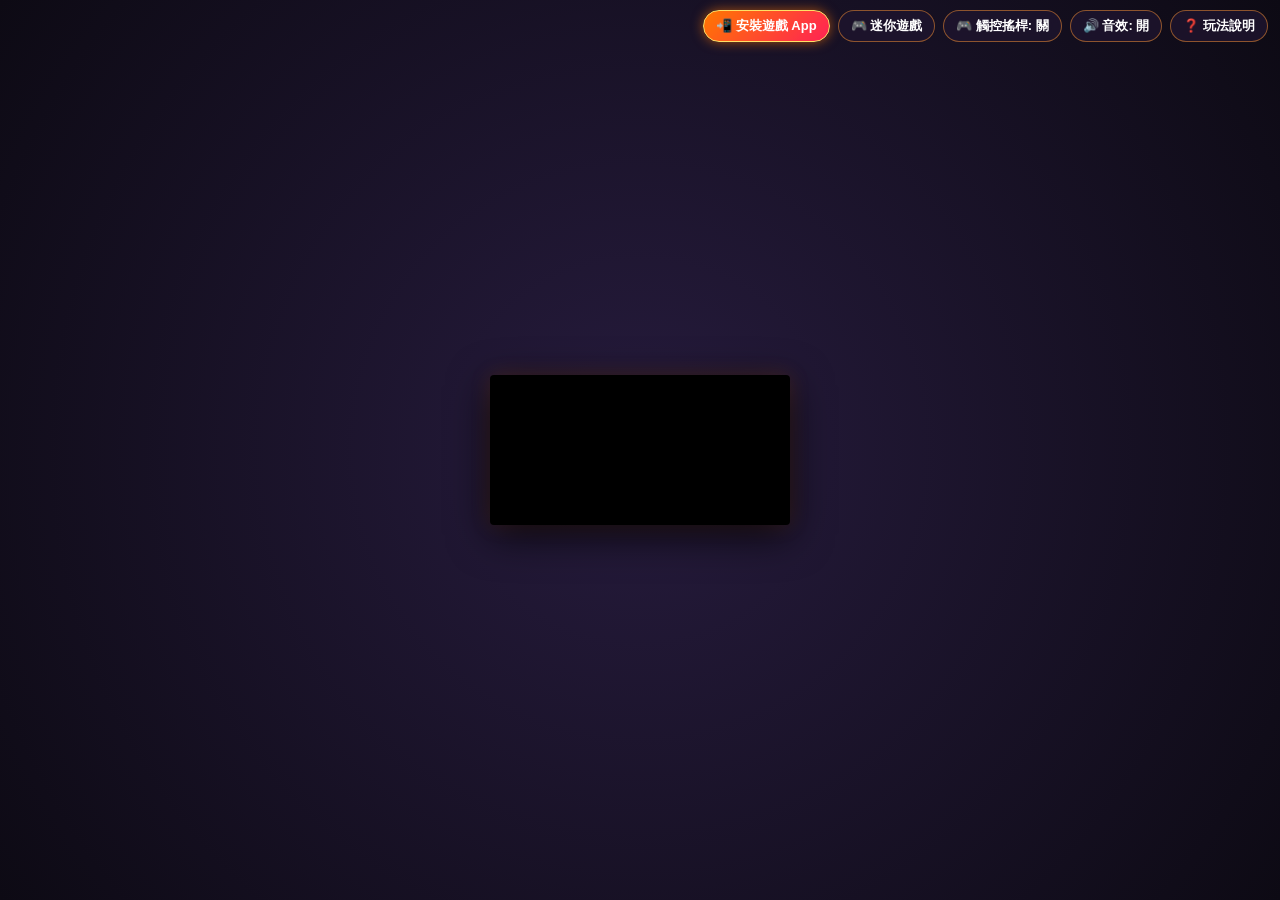
==== index.html @ 6d6121e9 "Add files via upload" ====
﻿<!DOCTYPE html>
<html lang=zh-TW>
<head>
  <meta charset=UTF-8>
  <meta name=viewport content=width=device-width, initial-scale=1.0, maximum-scale=1.0, user-scalable=no, viewport-fit=cover>
  <meta name=apple-mobile-web-app-capable content=yes>
  <meta name=apple-mobile-web-app-status-bar-style content=black-translucent>
  <meta name=apple-mobile-web-app-title content=柿柿順利>
  <meta name=theme-color content=#ff7700>
  <meta name=description content=超萌背柿小勇士的 2D 動作平台跳躍冒險遊戲！收集甜柿、釋放果籽彈、挑戰魔王！>
  <title>柿柿順利大冒險 - 2D 動作平台跳躍遊戲</title>
  
  <!-- PWA Manifest & Icons -->
  <link rel=manifest href=./manifest.json>
  <link rel=icon type=image/png href=./icons/favicon.png>
  <link rel=apple-touch-icon href=./icons/apple-touch-icon.png>
  
  <!-- Stylesheets -->
  <link rel=stylesheet href=./css/style.css?v=4>
</head>
<body>
  <div id=app>
    <!-- Top Utility Toolbar -->
    <div id=top-bar>
      <button id=btn-pwa-install class=tool-btn style=display: none;>📲 安裝遊戲 App</button>
      <button id=btn-open-minigames-top class=tool-btn style=border-color: #ffd700; color: #ffeb3b;>🎮 迷你遊戲</button>
      <button id=btn-toggle-touch class=tool-btn>🎮 觸控搖桿: 關</button>
      <button id=btn-toggle-sound class=tool-btn>🔊 音效: 開</button>
      <button id=btn-how-to-play class=tool-btn>❓ 玩法說明</button>
    </div>

    <!-- Canvas Container -->
    <div id=game-container>
      <canvas id=gameCanvas></canvas>

      <!-- On-Screen Touch Controls (Mobile Friendly) -->
      <div id=touch-controls>
        <!-- D-Pad (Left Side) -->
        <div class=dpad-container>
          <div id=touch-up class=dpad-btn>▲</div>
          <div id=touch-left class=dpad-btn>◀</div>
          <div id=touch-right class=dpad-btn>▶</div>
          <div id=touch-down class=dpad-btn>▼</div>
        </div>

        <!-- Action Cluster (Right Side) -->
        <div class=action-container>
          <div id=touch-switch class=action-btn>🔄<span>換武</span></div>
          <div id=touch-dash class=action-btn>💨<span>衝刺</span></div>
          <div id=touch-shoot class=action-btn>🌰<span>射擊</span></div>
          <div id=touch-jump class=action-btn>⬆️<span>跳躍</span></div>
        </div>
      </div>
    </div>

    <!-- START MENU MODAL (含遊戲說明、接關與迷你遊戲) -->
    <div id=modal-start class=overlay-modal style=display: flex;>
      <div class=modal-content start-modal-content>
        <div class=start-header>
          <img src=./assets/hero_transparent.png alt=背柿小勇士 class=hero-banner>
          <div>
            <h1 class=game-title>柿柿順利大冒險</h1>
            <p class=game-subtitle>元氣背柿小勇士出發！第2關好運踩腳丫、擊敗害蟲魔王保衛果園！</p>
          </div>
        </div>

        <!-- 遊戲說明與玩法卡片 -->
        <div class=guide-box>
          <h3 class=guide-box-title>📖 遊戲玩法與操作指南</h3>
          
          <div class=guide-grid>
            <div class=guide-card>
              <div class=card-header><span class=card-icon>🏃</span> <strong>左右移動</strong></div>
              <p class=card-desc><span class=key-badge>A</span> <span class=key-badge>D</span> 或 <span class=key-badge>←</span> <span class=key-badge>→</span>（手機左側 ◀ / ▶）</p>
            </div>
            <div class=guide-card highlight-card>
              <div class=card-header><span class=card-icon>⬆️</span> <strong>跳躍 / 二段跳</strong></div>
              <p class=card-desc><span class=key-badge>Space</span> 或 <span class=key-badge>W</span>（<b>空中再按一次二段跳</b>）</p>
            </div>
            <div class=guide-card highlight-card>
              <div class=card-header><span class=card-icon>🐾</span> <strong>踩腳丫與踩怪</strong></div>
              <p class=card-desc>第2關踩金腳印/跳躍踩怪可<b>超高彈跳與狂賺好運金幣</b>！</p>
            </div>
            <div class=guide-card highlight-card>
              <div class=card-header><span class=card-icon>🌰</span> <strong>發射果籽彈</strong></div>
              <p class=card-desc><span class=key-badge>J</span> 或 <span class=key-badge>X</span>（<b>開槍可直接擊落敵人紅色子彈</b>）</p>
            </div>
            <div class=guide-card highlight-card>
              <div class=card-header><span class=card-icon>💨</span> <strong>無敵空中衝刺</strong></div>
              <p class=card-desc><span class=key-badge>L</span> 或 <span class=key-badge>Shift</span>（<b>全身無敵，穿越子彈與深坑</b>）</p>
            </div>
            <div class=guide-card>
              <div class=card-header><span class=card-icon>🔄</span> <strong>切換武器型態</strong></div>
              <p class=card-desc><span class=key-badge>Q</span> / <span class=key-badge>E</span>（1:果籽彈 2:三向散射 3:<b>長按蓄力巨砲</b>）</p>
            </div>
          </div>
        </div>

        <div class=btn-group>
          <button id=btn-continue-game class=primary-btn style=display: none; background: linear-gradient(135deg, #43a047, #1b5e20);>▶️ 繼續冒險 (進入第 <span id=continue-lvl-num>1</span> 關)</button>
          <button id=btn-start-game class=primary-btn>🍊 新的冒險 (從第 1 關開始)</button>
          <div style=display: flex; gap: 10px; width: 100%;>
            <button id=btn-open-level-select class=secondary-btn style=flex: 1;>🚩 關卡選擇</button>
            <button id=btn-open-minigames class=secondary-btn style=flex: 1; border-color: #ffd700; color: #ffeb3b;>🎮 迷你遊戲專區</button>
          </div>
        </div>
      </div>
    </div>

    <!-- LEVEL SELECT MODAL -->
    <div id=modal-level-select class=overlay-modal>
      <div class=modal-content style=max-width: 600px;>
        <h1 class=game-title style=font-size: 26px;>🚩 關卡選擇</h1>
        <p class=game-subtitle>點選已解鎖的關卡直接挑戰！</p>
        <div id=level-select-grid class=level-grid>
          <!-- Populated by JavaScript -->
        </div>
        <div class=btn-group style=margin-top: 18px;>
          <button id=btn-close-level-select class=secondary-btn>返回主選單</button>
        </div>
      </div>
    </div>

    <!-- MINI-GAMES MODAL -->
    <div id=modal-minigames class=overlay-modal>
      <div class=modal-content style=max-width: 640px;>
        <h1 class=game-title style=font-size: 26px; color: #ffd700;>🎮 隱藏迷你遊戲專區</h1>
        <p class=game-subtitle>通關冒險解鎖各種不同類型的特色趣味小遊戲！</p>
        
        <div class=minigames-grid>
          <div id=card-minigame-paw class=minigame-card data-game=pawStomp>
            <div class=minigame-icon>🐾</div>
            <div class=minigame-info>
              <h3>神速踩腳丫大對決</h3>
              <p>好運旺旺來！隨機踩踏招財金腳丫與調皮獸足，考驗極速反應力！</p>
              <div class=minigame-meta>最高紀錄: <span id=score-pawStomp>0</span> 分</div>
            </div>
            <button class=primary-btn btn-play-minigame data-game=pawStomp>挑戰 ➔</button>
          </div>

          <div id=card-minigame-coins class=minigame-card data-game=catchCoins>
            <div class=minigame-icon>💰</div>
            <div class=minigame-info>
              <h3>天降財神接金鈔</h3>
              <p>天降硬幣、百元鈔、千元大鈔與萬兩元寶！左右跑動撿錢、閃避炸彈！</p>
              <div class=minigame-meta>最高紀錄: <span id=score-catchCoins>0</span> 分</div>
            </div>
            <button class=primary-btn btn-play-minigame data-game=catchCoins>挑戰 ➔</button>
          </div>
        </div>

        <div class=btn-group style=margin-top: 20px;>
          <button id=btn-close-minigames class=secondary-btn>返回主選單</button>
        </div>
      </div>
    </div>

    <!-- HOW TO PLAY / HELP MODAL -->
    <div id=modal-help class=overlay-modal>
      <div class=modal-content style=max-width: 580px;>
        <h1 class=game-title style=font-size: 26px;>🎮 操作方式與秘訣</h1>
        <table class=guide-table>
          <thead>
            <tr>
              <th>動作</th>
              <th>電腦鍵盤 / 手把</th>
              <th>手機觸控</th>
            </tr>
          </thead>
          <tbody>
            <tr>
              <td>左右移動</td>
              <td><span class=key-badge>A</span> <span class=key-badge>D</span> 或 <span class=key-badge>←</span> <span class=key-badge>→</span></td>
              <td>左側 ◀ / ▶</td>
            </tr>
            <tr>
              <td>跳躍 / 蹬牆跳</td>
              <td><span class=key-badge>W</span> <span class=key-badge>Space</span> <span class=key-badge>K</span></td>
              <td>右側 ⬆️ 跳躍</td>
            </tr>
            <tr>
              <td>踩腳丫踩怪</td>
              <td>空中落下踩踏金腳印或敵人</td>
              <td>跳上金腳印/敵人頭上</td>
            </tr>
            <tr>
              <td>下落穿越跳台</td>
              <td><span class=key-badge>S</span> + <span class=key-badge>跳躍</span></td>
              <td>▼ + ⬆️</td>
            </tr>
            <tr>
              <td>發射甜柿彈</td>
              <td><span class=key-badge>J</span> 或 <span class=key-badge>X</span> (可蓄力)</td>
              <td>右側 🌰 射擊</td>
            </tr>
            <tr>
              <td>無敵空中衝刺</td>
              <td><span class=key-badge>L</span> <span class=key-badge>Shift</span> <span class=key-badge>C</span></td>
              <td>右側 💨 衝刺</td>
            </tr>
            <tr>
              <td>切換武器型態</td>
              <td><span class=key-badge>Q</span> <span class=key-badge>E</span> 或 <span class=key-badge>1</span><span class=key-badge>2</span><span class=key-badge>3</span></td>
              <td>右側 🔄 換武</td>
            </tr>
            <tr>
              <td>暫停遊戲</td>
              <td><span class=key-badge>Esc</span> 或 <span class=key-badge>P</span></td>
              <td>右上選單</td>
            </tr>
          </tbody>
        </table>
        <div class=btn-group>
          <button id=btn-close-help class=secondary-btn>我知道了！關閉</button>
        </div>
      </div>
    </div>

    <!-- PAUSE MODAL -->
    <div id=modal-pause class=overlay-modal>
      <div class=modal-content>
        <h1 class=game-title style=font-size: 28px;>⏸️ 遊戲暫停</h1>
        <div class=btn-group>
          <button id=btn-resume class=primary-btn>繼續遊戲</button>
          <button class=secondary-btn btn-return-menu>返回主選單</button>
        </div>
      </div>
    </div>

    <!-- LEVEL CLEAR MODAL -->
    <div id=modal-level-clear class=overlay-modal>
      <div class=modal-content>
        <h1 class=game-title style=color: #a3ff44;>🎉 恭喜通關！柿柿順利！</h1>
        <p class=game-subtitle>成功抵達豐收傳送門！小勇士柿氣大振！</p>
        <div class=stats-panel>
          <p id=level-clear-score>本關累積得分: 0</p>
          <p id=level-clear-coins>收集甜柿金幣: 0</p>
        </div>
        <div class=btn-group>
          <button id=btn-next-level class=primary-btn>前往下一關 ➔</button>
          <button class=secondary-btn btn-return-menu>返回主選單</button>
        </div>
      </div>
    </div>

    <!-- GAME OVER MODAL -->
    <div id=modal-game-over class=overlay-modal>
      <div class=modal-content>
        <h1 class=game-title style=color: #ff3355;>💥 挑戰失敗！柿氣不減！</h1>
        <p class=game-subtitle>別灰心！整裝待發，再來一次！</p>
        <div class=btn-group>
          <button id=btn-retry-level class=primary-btn>🔄 重試本關</button>
          <button class=secondary-btn btn-return-menu>返回主選單</button>
        </div>
      </div>
    </div>

    <!-- GAME COMPLETE MODAL -->
    <div id=modal-game-complete class=overlay-modal>
      <div class=modal-content>
        <img src=./assets/hero_transparent.png alt=柿柿順利 class=hero-banner>
        <h1 class=game-title style=color: #ffe066;>🏆 大吉大利！柿柿順利！</h1>
        <p class=game-subtitle>你成功擊敗了貪吃蟲魔王與終極魔王！保衛了果園的豐收！</p>
        <div class=stats-panel>
          <p id=final-score-val>最終總分: 0</p>
          <p id=final-coins-val>總收集甜柿: 0</p>
        </div>
        <div class=btn-group>
          <button id=btn-play-again class=primary-btn>🌟 再玩一次 (Play Again)</button>
          <button class=secondary-btn btn-return-menu>返回主選單</button>
        </div>
      </div>
    </div>
  </div>

  <!-- Game Scripts -->
  <script type=module src=./js/main.js?v=4></script>
</body>
</html>
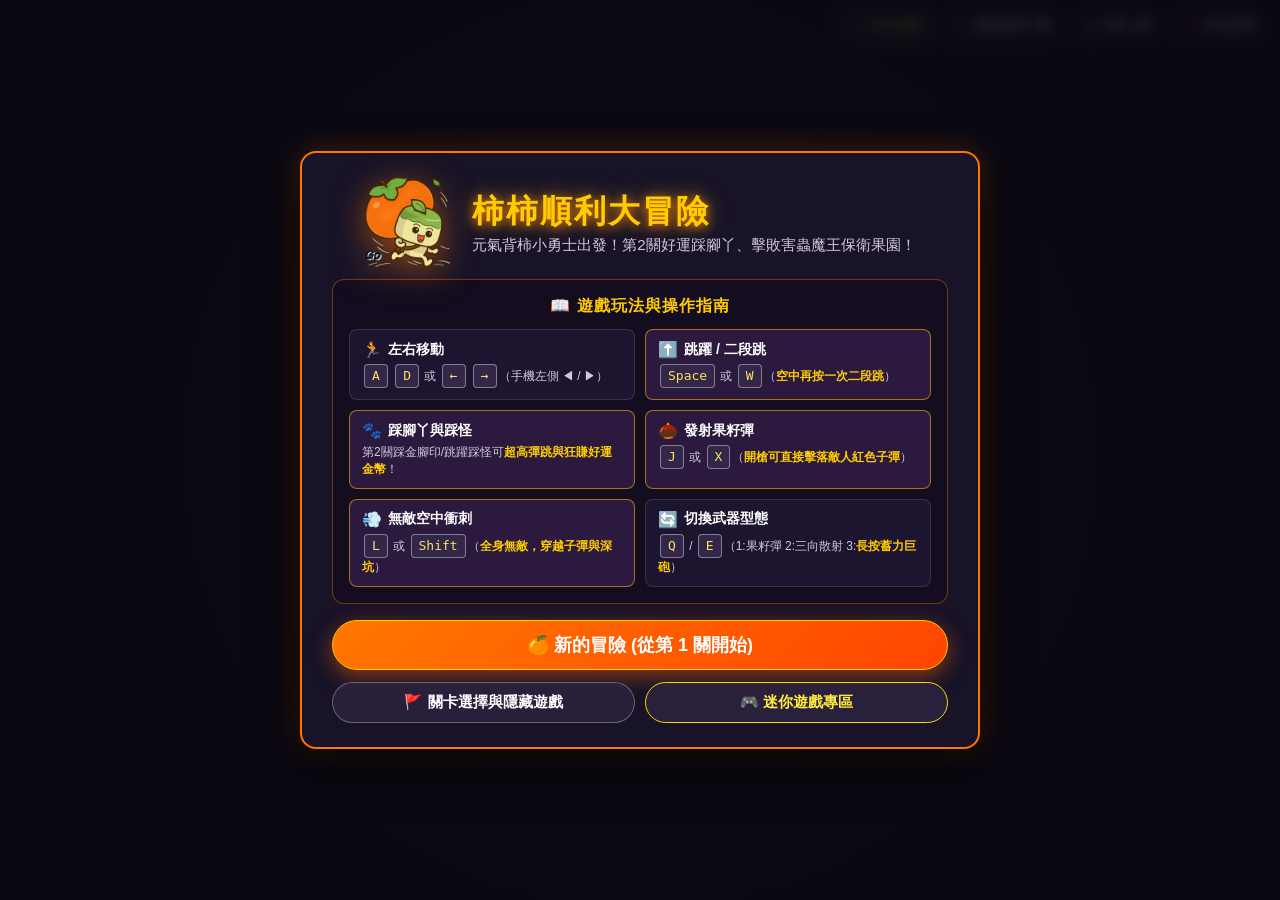
==== commit ed217e49: "Add files via upload" ====
--- a/index.html
+++ b/index.html
@@ -1,165 +1,171 @@
-﻿<!DOCTYPE html>
-<html lang=zh-TW>
+<!DOCTYPE html>
+<html lang="zh-TW">
 <head>
-  <meta charset=UTF-8>
-  <meta name=viewport content=width=device-width, initial-scale=1.0, maximum-scale=1.0, user-scalable=no, viewport-fit=cover>
-  <meta name=apple-mobile-web-app-capable content=yes>
-  <meta name=apple-mobile-web-app-status-bar-style content=black-translucent>
-  <meta name=apple-mobile-web-app-title content=柿柿順利>
-  <meta name=theme-color content=#ff7700>
-  <meta name=description content=超萌背柿小勇士的 2D 動作平台跳躍冒險遊戲！收集甜柿、釋放果籽彈、挑戰魔王！>
+  <meta charset="UTF-8">
+  <meta name="viewport" content="width=device-width, initial-scale=1.0, maximum-scale=1.0, user-scalable=no, viewport-fit=cover">
+  <meta name="apple-mobile-web-app-capable" content="yes">
+  <meta name="apple-mobile-web-app-status-bar-style" content="black-translucent">
+  <meta name="apple-mobile-web-app-title" content="柿柿順利">
+  <meta name="theme-color" content="#ff7700">
+  <meta name="description" content="超萌背柿小勇士的 2D 動作平台跳躍冒險遊戲！收集甜柿、釋放果籽彈、挑戰魔王！">
   <title>柿柿順利大冒險 - 2D 動作平台跳躍遊戲</title>
   
   <!-- PWA Manifest & Icons -->
-  <link rel=manifest href=./manifest.json>
-  <link rel=icon type=image/png href=./icons/favicon.png>
-  <link rel=apple-touch-icon href=./icons/apple-touch-icon.png>
+  <link rel="manifest" href="./manifest.json">
+  <link rel="icon" type="image/png" href="./icons/favicon.png">
+  <link rel="apple-touch-icon" href="./icons/apple-touch-icon.png">
   
   <!-- Stylesheets -->
-  <link rel=stylesheet href=./css/style.css?v=4>
+  <link rel="stylesheet" href="./css/style.css?v=7">
 </head>
 <body>
-  <div id=app>
+  <div id="app">
     <!-- Top Utility Toolbar -->
-    <div id=top-bar>
-      <button id=btn-pwa-install class=tool-btn style=display: none;>📲 安裝遊戲 App</button>
-      <button id=btn-open-minigames-top class=tool-btn style=border-color: #ffd700; color: #ffeb3b;>🎮 迷你遊戲</button>
-      <button id=btn-toggle-touch class=tool-btn>🎮 觸控搖桿: 關</button>
-      <button id=btn-toggle-sound class=tool-btn>🔊 音效: 開</button>
-      <button id=btn-how-to-play class=tool-btn>❓ 玩法說明</button>
+    <div id="top-bar">
+      <button id="btn-pwa-install" class="tool-btn" style="display: none;">📲 安裝遊戲 App</button>
+      <button id="btn-open-minigames-top" class="tool-btn" style="border-color: #ffd700; color: #ffeb3b;">🎮 迷你遊戲</button>
+      <button id="btn-toggle-touch" class="tool-btn">🎮 觸控搖桿: 關</button>
+      <button id="btn-toggle-sound" class="tool-btn">🔊 音效: 開</button>
+      <button id="btn-how-to-play" class="tool-btn">❓ 玩法說明</button>
     </div>
 
     <!-- Canvas Container -->
-    <div id=game-container>
-      <canvas id=gameCanvas></canvas>
+    <div id="game-container">
+      <canvas id="gameCanvas"></canvas>
 
       <!-- On-Screen Touch Controls (Mobile Friendly) -->
-      <div id=touch-controls>
+      <div id="touch-controls" style="display: none;">
         <!-- D-Pad (Left Side) -->
-        <div class=dpad-container>
-          <div id=touch-up class=dpad-btn>▲</div>
-          <div id=touch-left class=dpad-btn>◀</div>
-          <div id=touch-right class=dpad-btn>▶</div>
-          <div id=touch-down class=dpad-btn>▼</div>
+        <div class="dpad-container">
+          <div id="touch-up" class="dpad-btn">▲</div>
+          <div id="touch-left" class="dpad-btn">◀</div>
+          <div id="touch-right" class="dpad-btn">▶</div>
+          <div id="touch-down" class="dpad-btn">▼</div>
         </div>
 
         <!-- Action Cluster (Right Side) -->
-        <div class=action-container>
-          <div id=touch-switch class=action-btn>🔄<span>換武</span></div>
-          <div id=touch-dash class=action-btn>💨<span>衝刺</span></div>
-          <div id=touch-shoot class=action-btn>🌰<span>射擊</span></div>
-          <div id=touch-jump class=action-btn>⬆️<span>跳躍</span></div>
+        <div class="action-container">
+          <div id="touch-switch" class="action-btn">🔄<span>換武</span></div>
+          <div id="touch-dash" class="action-btn">💨<span>衝刺</span></div>
+          <div id="touch-shoot" class="action-btn">🌰<span>射擊</span></div>
+          <div id="touch-jump" class="action-btn">⬆️<span>跳躍</span></div>
         </div>
       </div>
     </div>
 
     <!-- START MENU MODAL (含遊戲說明、接關與迷你遊戲) -->
-    <div id=modal-start class=overlay-modal style=display: flex;>
-      <div class=modal-content start-modal-content>
-        <div class=start-header>
-          <img src=./assets/hero_transparent.png alt=背柿小勇士 class=hero-banner>
+    <div id="modal-start" class="overlay-modal" style="display: flex;">
+      <div class="modal-content start-modal-content">
+        <div class="start-header">
+          <img src="./assets/hero_transparent.png" alt="背柿小勇士" class="hero-banner">
           <div>
-            <h1 class=game-title>柿柿順利大冒險</h1>
-            <p class=game-subtitle>元氣背柿小勇士出發！第2關好運踩腳丫、擊敗害蟲魔王保衛果園！</p>
+            <h1 class="game-title">柿柿順利大冒險</h1>
+            <p class="game-subtitle">元氣背柿小勇士出發！第2關好運踩腳丫、擊敗害蟲魔王保衛果園！</p>
           </div>
         </div>
 
         <!-- 遊戲說明與玩法卡片 -->
-        <div class=guide-box>
-          <h3 class=guide-box-title>📖 遊戲玩法與操作指南</h3>
+        <div class="guide-box">
+          <h3 class="guide-box-title">📖 遊戲玩法與操作指南</h3>
           
-          <div class=guide-grid>
-            <div class=guide-card>
-              <div class=card-header><span class=card-icon>🏃</span> <strong>左右移動</strong></div>
-              <p class=card-desc><span class=key-badge>A</span> <span class=key-badge>D</span> 或 <span class=key-badge>←</span> <span class=key-badge>→</span>（手機左側 ◀ / ▶）</p>
-            </div>
-            <div class=guide-card highlight-card>
-              <div class=card-header><span class=card-icon>⬆️</span> <strong>跳躍 / 二段跳</strong></div>
-              <p class=card-desc><span class=key-badge>Space</span> 或 <span class=key-badge>W</span>（<b>空中再按一次二段跳</b>）</p>
-            </div>
-            <div class=guide-card highlight-card>
-              <div class=card-header><span class=card-icon>🐾</span> <strong>踩腳丫與踩怪</strong></div>
-              <p class=card-desc>第2關踩金腳印/跳躍踩怪可<b>超高彈跳與狂賺好運金幣</b>！</p>
-            </div>
-            <div class=guide-card highlight-card>
-              <div class=card-header><span class=card-icon>🌰</span> <strong>發射果籽彈</strong></div>
-              <p class=card-desc><span class=key-badge>J</span> 或 <span class=key-badge>X</span>（<b>開槍可直接擊落敵人紅色子彈</b>）</p>
-            </div>
-            <div class=guide-card highlight-card>
-              <div class=card-header><span class=card-icon>💨</span> <strong>無敵空中衝刺</strong></div>
-              <p class=card-desc><span class=key-badge>L</span> 或 <span class=key-badge>Shift</span>（<b>全身無敵，穿越子彈與深坑</b>）</p>
-            </div>
-            <div class=guide-card>
-              <div class=card-header><span class=card-icon>🔄</span> <strong>切換武器型態</strong></div>
-              <p class=card-desc><span class=key-badge>Q</span> / <span class=key-badge>E</span>（1:果籽彈 2:三向散射 3:<b>長按蓄力巨砲</b>）</p>
-            </div>
-          </div>
-        </div>
-
-        <div class=btn-group>
-          <button id=btn-continue-game class=primary-btn style=display: none; background: linear-gradient(135deg, #43a047, #1b5e20);>▶️ 繼續冒險 (進入第 <span id=continue-lvl-num>1</span> 關)</button>
-          <button id=btn-start-game class=primary-btn>🍊 新的冒險 (從第 1 關開始)</button>
-          <div style=display: flex; gap: 10px; width: 100%;>
-            <button id=btn-open-level-select class=secondary-btn style=flex: 1;>🚩 關卡選擇</button>
-            <button id=btn-open-minigames class=secondary-btn style=flex: 1; border-color: #ffd700; color: #ffeb3b;>🎮 迷你遊戲專區</button>
-          </div>
-        </div>
-      </div>
-    </div>
-
-    <!-- LEVEL SELECT MODAL -->
-    <div id=modal-level-select class=overlay-modal>
-      <div class=modal-content style=max-width: 600px;>
-        <h1 class=game-title style=font-size: 26px;>🚩 關卡選擇</h1>
-        <p class=game-subtitle>點選已解鎖的關卡直接挑戰！</p>
-        <div id=level-select-grid class=level-grid>
-          <!-- Populated by JavaScript -->
-        </div>
-        <div class=btn-group style=margin-top: 18px;>
-          <button id=btn-close-level-select class=secondary-btn>返回主選單</button>
+          <div class="guide-grid">
+            <div class="guide-card">
+              <div class="card-header"><span class="card-icon">🏃</span> <strong>左右移動</strong></div>
+              <p class="card-desc"><span class="key-badge">A</span> <span class="key-badge">D</span> 或 <span class="key-badge">←</span> <span class="key-badge">→</span>（手機左側 ◀ / ▶）</p>
+            </div>
+            <div class="guide-card highlight-card">
+              <div class="card-header"><span class="card-icon">⬆️</span> <strong>跳躍 / 二段跳</strong></div>
+              <p class="card-desc"><span class="key-badge">Space</span> 或 <span class="key-badge">W</span>（<b>空中再按一次二段跳</b>）</p>
+            </div>
+            <div class="guide-card highlight-card">
+              <div class="card-header"><span class="card-icon">🐾</span> <strong>踩腳丫與踩怪</strong></div>
+              <p class="card-desc">第2關踩金腳印/跳躍踩怪可<b>超高彈跳與狂賺好運金幣</b>！</p>
+            </div>
+            <div class="guide-card highlight-card">
+              <div class="card-header"><span class="card-icon">🌰</span> <strong>發射果籽彈</strong></div>
+              <p class="card-desc"><span class="key-badge">J</span> 或 <span class="key-badge">X</span>（<b>開槍可直接擊落敵人紅色子彈</b>）</p>
+            </div>
+            <div class="guide-card highlight-card">
+              <div class="card-header"><span class="card-icon">💨</span> <strong>無敵空中衝刺</strong></div>
+              <p class="card-desc"><span class="key-badge">L</span> 或 <span class="key-badge">Shift</span>（<b>全身無敵，穿越子彈與深坑</b>）</p>
+            </div>
+            <div class="guide-card">
+              <div class="card-header"><span class="card-icon">🔄</span> <strong>切換武器型態</strong></div>
+              <p class="card-desc"><span class="key-badge">Q</span> / <span class="key-badge">E</span>（1:果籽彈 2:三向散射 3:<b>長按蓄力巨砲</b>）</p>
+            </div>
+          </div>
+        </div>
+
+        <div class="btn-group">
+          <button id="btn-continue-game" class="primary-btn" style="display: none; background: linear-gradient(135deg, #43a047, #1b5e20);">▶️ 繼續冒險 (進入第 <span id="continue-lvl-num">1</span> 關)</button>
+          <button id="btn-start-game" class="primary-btn">🍊 新的冒險 (從第 1 關開始)</button>
+          <div style="display: flex; gap: 10px; width: 100%;">
+            <button id="btn-open-level-select" class="secondary-btn" style="flex: 1;">🚩 關卡選擇與隱藏遊戲</button>
+            <button id="btn-open-minigames" class="secondary-btn" style="flex: 1; border-color: #ffd700; color: #ffeb3b;">🎮 迷你遊戲專區</button>
+          </div>
+        </div>
+      </div>
+    </div>
+
+    <!-- LEVEL SELECT MODAL (含主線關卡與過關解鎖隱藏迷你遊戲) -->
+    <div id="modal-level-select" class="overlay-modal" style="display: none;">
+      <div class="modal-content" style="max-width: 660px; max-height: 90vh; overflow-y: auto;">
+        <h1 class="game-title" style="font-size: 26px;">🚩 關卡選擇與過關解鎖</h1>
+        <p class="game-subtitle">選擇冒險關卡挑戰，通關後可解鎖隱藏特色 Mini-Games！</p>
+        
+        <!-- 主線 1~6 關 -->
+        <h3 style="color: #ffaa00; font-size: 15px; margin: 12px 0 8px; text-align: left;">🗺️ 主線冒險關卡</h3>
+        <div id="level-select-grid" class="level-grid"></div>
+
+        <!-- 過關解鎖的隱藏迷你遊戲 -->
+        <h3 style="color: #ffd700; font-size: 15px; margin: 18px 0 8px; text-align: left;">🏆 過關解鎖・隱藏特色迷你遊戲 (Mini-Games)</h3>
+        <div id="level-select-minigames" class="minigames-grid"></div>
+
+        <div class="btn-group" style="margin-top: 18px;">
+          <button id="btn-close-level-select" class="secondary-btn">返回主選單</button>
         </div>
       </div>
     </div>
 
     <!-- MINI-GAMES MODAL -->
-    <div id=modal-minigames class=overlay-modal>
-      <div class=modal-content style=max-width: 640px;>
-        <h1 class=game-title style=font-size: 26px; color: #ffd700;>🎮 隱藏迷你遊戲專區</h1>
-        <p class=game-subtitle>通關冒險解鎖各種不同類型的特色趣味小遊戲！</p>
+    <div id="modal-minigames" class="overlay-modal" style="display: none;">
+      <div class="modal-content" style="max-width: 640px;">
+        <h1 class="game-title" style="font-size: 26px; color: #ffd700;">🎮 隱藏迷你遊戲專區</h1>
+        <p class="game-subtitle">通關冒險解鎖各種不同類型的特色趣味小遊戲！</p>
         
-        <div class=minigames-grid>
-          <div id=card-minigame-paw class=minigame-card data-game=pawStomp>
-            <div class=minigame-icon>🐾</div>
-            <div class=minigame-info>
+        <div class="minigames-grid">
+          <div id="card-minigame-paw" class="minigame-card">
+            <div class="minigame-icon">🐾</div>
+            <div class="minigame-info">
               <h3>神速踩腳丫大對決</h3>
               <p>好運旺旺來！隨機踩踏招財金腳丫與調皮獸足，考驗極速反應力！</p>
-              <div class=minigame-meta>最高紀錄: <span id=score-pawStomp>0</span> 分</div>
-            </div>
-            <button class=primary-btn btn-play-minigame data-game=pawStomp>挑戰 ➔</button>
-          </div>
-
-          <div id=card-minigame-coins class=minigame-card data-game=catchCoins>
-            <div class=minigame-icon>💰</div>
-            <div class=minigame-info>
+              <div class="minigame-meta">最高紀錄: <span id="score-pawStomp">0</span> 分</div>
+            </div>
+            <button class="primary-btn btn-play-minigame" data-game="pawStomp" style="padding: 10px 18px; font-size: 14px; flex-shrink: 0;">挑戰 ➔</button>
+          </div>
+
+          <div id="card-minigame-coins" class="minigame-card">
+            <div class="minigame-icon">💰</div>
+            <div class="minigame-info">
               <h3>天降財神接金鈔</h3>
               <p>天降硬幣、百元鈔、千元大鈔與萬兩元寶！左右跑動撿錢、閃避炸彈！</p>
-              <div class=minigame-meta>最高紀錄: <span id=score-catchCoins>0</span> 分</div>
-            </div>
-            <button class=primary-btn btn-play-minigame data-game=catchCoins>挑戰 ➔</button>
-          </div>
-        </div>
-
-        <div class=btn-group style=margin-top: 20px;>
-          <button id=btn-close-minigames class=secondary-btn>返回主選單</button>
+              <div class="minigame-meta">最高紀錄: <span id="score-catchCoins">0</span> 分</div>
+            </div>
+            <button class="primary-btn btn-play-minigame" data-game="catchCoins" style="padding: 10px 18px; font-size: 14px; flex-shrink: 0;">挑戰 ➔</button>
+          </div>
+        </div>
+
+        <div class="btn-group" style="margin-top: 20px;">
+          <button id="btn-close-minigames" class="secondary-btn">返回主選單</button>
         </div>
       </div>
     </div>
 
     <!-- HOW TO PLAY / HELP MODAL -->
-    <div id=modal-help class=overlay-modal>
-      <div class=modal-content style=max-width: 580px;>
-        <h1 class=game-title style=font-size: 26px;>🎮 操作方式與秘訣</h1>
-        <table class=guide-table>
+    <div id="modal-help" class="overlay-modal" style="display: none;">
+      <div class="modal-content" style="max-width: 580px;">
+        <h1 class="game-title" style="font-size: 26px;">🎮 操作方式與秘訣</h1>
+        <table class="guide-table">
           <thead>
             <tr>
               <th>動作</th>
@@ -170,12 +176,12 @@
           <tbody>
             <tr>
               <td>左右移動</td>
-              <td><span class=key-badge>A</span> <span class=key-badge>D</span> 或 <span class=key-badge>←</span> <span class=key-badge>→</span></td>
+              <td><span class="key-badge">A</span> <span class="key-badge">D</span> 或 <span class="key-badge">←</span> <span class="key-badge">→</span></td>
               <td>左側 ◀ / ▶</td>
             </tr>
             <tr>
               <td>跳躍 / 蹬牆跳</td>
-              <td><span class=key-badge>W</span> <span class=key-badge>Space</span> <span class=key-badge>K</span></td>
+              <td><span class="key-badge">W</span> <span class="key-badge">Space</span> <span class="key-badge">K</span></td>
               <td>右側 ⬆️ 跳躍</td>
             </tr>
             <tr>
@@ -185,95 +191,95 @@
             </tr>
             <tr>
               <td>下落穿越跳台</td>
-              <td><span class=key-badge>S</span> + <span class=key-badge>跳躍</span></td>
+              <td><span class="key-badge">S</span> + <span class="key-badge">跳躍</span></td>
               <td>▼ + ⬆️</td>
             </tr>
             <tr>
               <td>發射甜柿彈</td>
-              <td><span class=key-badge>J</span> 或 <span class=key-badge>X</span> (可蓄力)</td>
+              <td><span class="key-badge">J</span> 或 <span class="key-badge">X</span> (可蓄力)</td>
               <td>右側 🌰 射擊</td>
             </tr>
             <tr>
               <td>無敵空中衝刺</td>
-              <td><span class=key-badge>L</span> <span class=key-badge>Shift</span> <span class=key-badge>C</span></td>
+              <td><span class="key-badge">L</span> <span class="key-badge">Shift</span> <span class="key-badge">C</span></td>
               <td>右側 💨 衝刺</td>
             </tr>
             <tr>
               <td>切換武器型態</td>
-              <td><span class=key-badge>Q</span> <span class=key-badge>E</span> 或 <span class=key-badge>1</span><span class=key-badge>2</span><span class=key-badge>3</span></td>
+              <td><span class="key-badge">Q</span> <span class="key-badge">E</span> 或 <span class="key-badge">1</span><span class="key-badge">2</span><span class="key-badge">3</span></td>
               <td>右側 🔄 換武</td>
             </tr>
             <tr>
               <td>暫停遊戲</td>
-              <td><span class=key-badge>Esc</span> 或 <span class=key-badge>P</span></td>
+              <td><span class="key-badge">Esc</span> 或 <span class="key-badge">P</span></td>
               <td>右上選單</td>
             </tr>
           </tbody>
         </table>
-        <div class=btn-group>
-          <button id=btn-close-help class=secondary-btn>我知道了！關閉</button>
+        <div class="btn-group">
+          <button id="btn-close-help" class="secondary-btn">我知道了！關閉</button>
         </div>
       </div>
     </div>
 
     <!-- PAUSE MODAL -->
-    <div id=modal-pause class=overlay-modal>
-      <div class=modal-content>
-        <h1 class=game-title style=font-size: 28px;>⏸️ 遊戲暫停</h1>
-        <div class=btn-group>
-          <button id=btn-resume class=primary-btn>繼續遊戲</button>
-          <button class=secondary-btn btn-return-menu>返回主選單</button>
+    <div id="modal-pause" class="overlay-modal" style="display: none;">
+      <div class="modal-content">
+        <h1 class="game-title" style="font-size: 28px;">⏸️ 遊戲暫停</h1>
+        <div class="btn-group">
+          <button id="btn-resume" class="primary-btn">繼續遊戲</button>
+          <button class="secondary-btn btn-return-menu">返回主選單</button>
         </div>
       </div>
     </div>
 
     <!-- LEVEL CLEAR MODAL -->
-    <div id=modal-level-clear class=overlay-modal>
-      <div class=modal-content>
-        <h1 class=game-title style=color: #a3ff44;>🎉 恭喜通關！柿柿順利！</h1>
-        <p class=game-subtitle>成功抵達豐收傳送門！小勇士柿氣大振！</p>
-        <div class=stats-panel>
-          <p id=level-clear-score>本關累積得分: 0</p>
-          <p id=level-clear-coins>收集甜柿金幣: 0</p>
-        </div>
-        <div class=btn-group>
-          <button id=btn-next-level class=primary-btn>前往下一關 ➔</button>
-          <button class=secondary-btn btn-return-menu>返回主選單</button>
+    <div id="modal-level-clear" class="overlay-modal" style="display: none;">
+      <div class="modal-content">
+        <h1 class="game-title" style="color: #a3ff44;">🎉 恭喜通關！柿柿順利！</h1>
+        <p class="game-subtitle">成功抵達豐收傳送門！小勇士柿氣大振！</p>
+        <div class="stats-panel">
+          <p id="level-clear-score">本關累積得分: 0</p>
+          <p id="level-clear-coins">收集甜柿金幣: 0</p>
+        </div>
+        <div class="btn-group">
+          <button id="btn-next-level" class="primary-btn">前往下一關 ➔</button>
+          <button class="secondary-btn btn-return-menu">返回主選單</button>
         </div>
       </div>
     </div>
 
     <!-- GAME OVER MODAL -->
-    <div id=modal-game-over class=overlay-modal>
-      <div class=modal-content>
-        <h1 class=game-title style=color: #ff3355;>💥 挑戰失敗！柿氣不減！</h1>
-        <p class=game-subtitle>別灰心！整裝待發，再來一次！</p>
-        <div class=btn-group>
-          <button id=btn-retry-level class=primary-btn>🔄 重試本關</button>
-          <button class=secondary-btn btn-return-menu>返回主選單</button>
+    <div id="modal-game-over" class="overlay-modal" style="display: none;">
+      <div class="modal-content">
+        <h1 class="game-title" style="color: #ff3355;">💥 挑戰失敗！柿氣不減！</h1>
+        <p class="game-subtitle">別灰心！整裝待發，再來一次！</p>
+        <div class="btn-group">
+          <button id="btn-retry-level" class="primary-btn">🔄 重試本關</button>
+          <button class="secondary-btn btn-return-menu">返回主選單</button>
         </div>
       </div>
     </div>
 
     <!-- GAME COMPLETE MODAL -->
-    <div id=modal-game-complete class=overlay-modal>
-      <div class=modal-content>
-        <img src=./assets/hero_transparent.png alt=柿柿順利 class=hero-banner>
-        <h1 class=game-title style=color: #ffe066;>🏆 大吉大利！柿柿順利！</h1>
-        <p class=game-subtitle>你成功擊敗了貪吃蟲魔王與終極魔王！保衛了果園的豐收！</p>
-        <div class=stats-panel>
-          <p id=final-score-val>最終總分: 0</p>
-          <p id=final-coins-val>總收集甜柿: 0</p>
-        </div>
-        <div class=btn-group>
-          <button id=btn-play-again class=primary-btn>🌟 再玩一次 (Play Again)</button>
-          <button class=secondary-btn btn-return-menu>返回主選單</button>
+    <div id="modal-game-complete" class="overlay-modal" style="display: none;">
+      <div class="modal-content">
+        <img src="./assets/hero_transparent.png" alt="柿柿順利" class="hero-banner">
+        <h1 class="game-title" style="color: #ffe066;">🏆 大吉大利！柿柿順利！</h1>
+        <p class="game-subtitle">你成功擊敗了貪吃蟲魔王與終極魔王！保衛了果園的豐收！</p>
+        <div class="stats-panel">
+          <p id="final-score-val">最終總分: 0</p>
+          <p id="final-coins-val">總收集甜柿: 0</p>
+        </div>
+        <div class="btn-group">
+          <button id="btn-play-again" class="primary-btn">🌟 再玩一次 (Play Again)</button>
+          <button class="secondary-btn btn-return-menu">返回主選單</button>
         </div>
       </div>
     </div>
   </div>
 
   <!-- Game Scripts -->
-  <script type=module src=./js/main.js?v=4></script>
+  <script type="module" src="./js/main.js?v=7"></script>
 </body>
-</html>
+</html>
--- a/css/style.css
+++ b/css/style.css
@@ -0,0 +1,643 @@
+/* Modern Responsive Cyber-Autumn Retro Arcade Theme */
+:root {
+  --primary-color: #ff7700;
+  --primary-hover: #ff9933;
+  --accent-gold: #ffcc00;
+  --accent-red: #ff3355;
+  --bg-dark: #120e1e;
+  --panel-bg: rgba(26, 20, 42, 0.92);
+  --text-light: #ffffff;
+  --text-muted: #d0c8e0;
+}
+
+* {
+  box-sizing: border-box;
+  margin: 0;
+  padding: 0;
+  user-select: none;
+  -webkit-user-select: none;
+  -webkit-touch-callout: none;
+}
+
+html, body {
+  width: 100%;
+  height: 100%;
+  overflow: hidden;
+  background-color: var(--bg-dark);
+  font-family: -apple-system, BlinkMacSystemFont, "Segoe UI", "Microsoft JhengHei", "PingFang TC", sans-serif;
+  color: var(--text-light);
+}
+
+#app {
+  width: 100vw;
+  height: 100vh;
+  display: flex;
+  justify-content: center;
+  align-items: center;
+  position: relative;
+  background: radial-gradient(circle at center, #261b3d 0%, #0d0a14 100%);
+}
+
+#game-container {
+  position: relative;
+  display: flex;
+  justify-content: center;
+  align-items: center;
+  width: 100%;
+  height: 100%;
+}
+
+canvas {
+  display: block;
+  background-color: #000;
+  image-rendering: -webkit-optimize-contrast;
+  image-rendering: crisp-edges;
+  image-rendering: pixelated;
+  box-shadow: 0 10px 40px rgba(0, 0, 0, 0.8), 0 0 20px rgba(255, 119, 0, 0.2);
+  border-radius: 4px;
+}
+
+/* --- TOP TOOLBAR --- */
+#top-bar {
+  position: absolute;
+  top: 10px;
+  right: 12px;
+  display: flex;
+  gap: 8px;
+  z-index: 50;
+}
+
+.tool-btn {
+  background: rgba(30, 20, 45, 0.85);
+  border: 1px solid rgba(255, 150, 50, 0.5);
+  color: #fff;
+  padding: 6px 12px;
+  font-size: 13px;
+  font-weight: bold;
+  border-radius: 20px;
+  cursor: pointer;
+  backdrop-filter: blur(8px);
+  transition: all 0.2s ease;
+}
+
+.tool-btn:hover {
+  background: var(--primary-color);
+  border-color: var(--accent-gold);
+  transform: translateY(-2px);
+  box-shadow: 0 4px 12px rgba(255, 119, 0, 0.4);
+}
+
+.tool-btn:active {
+  transform: translateY(0);
+}
+
+/* Install PWA Highlight Button */
+#btn-pwa-install {
+  background: linear-gradient(135deg, #ff7700, #ff2255);
+  border: 1px solid #ffe066;
+  color: #fff;
+  box-shadow: 0 0 12px rgba(255, 119, 0, 0.6);
+  animation: pulse-glow 2s infinite;
+}
+
+@keyframes pulse-glow {
+  0% { box-shadow: 0 0 6px rgba(255, 119, 0, 0.4); }
+  50% { box-shadow: 0 0 18px rgba(255, 180, 0, 0.9); }
+  100% { box-shadow: 0 0 6px rgba(255, 119, 0, 0.4); }
+}
+
+/* --- OVERLAY MODALS --- */
+.overlay-modal {
+  position: absolute;
+  top: 0;
+  left: 0;
+  width: 100%;
+  height: 100%;
+  background: rgba(10, 8, 18, 0.88);
+  backdrop-filter: blur(6px);
+  display: none;
+  justify-content: center;
+  align-items: center;
+  z-index: 100;
+  padding: 16px;
+}
+
+.modal-content {
+  background: var(--panel-bg);
+  border: 2px solid var(--primary-color);
+  border-radius: 16px;
+  padding: 30px 40px;
+  max-width: 520px;
+  width: 90%;
+  text-align: center;
+  box-shadow: 0 15px 50px rgba(0, 0, 0, 0.9), 0 0 30px rgba(255, 119, 0, 0.3);
+  animation: modal-fade-in 0.3s cubic-bezier(0.175, 0.885, 0.32, 1.275);
+}
+
+@keyframes modal-fade-in {
+  from {
+    opacity: 0;
+    transform: scale(0.9) translateY(20px);
+  }
+  to {
+    opacity: 1;
+    transform: scale(1) translateY(0);
+  }
+}
+
+.hero-banner {
+  width: 140px;
+  height: 140px;
+  object-fit: contain;
+  margin: 0 auto 12px;
+  filter: drop-shadow(0 8px 16px rgba(255, 119, 0, 0.5));
+  animation: hero-bounce 2s infinite ease-in-out;
+}
+
+@keyframes hero-bounce {
+  0%, 100% { transform: translateY(0) rotate(0deg); }
+  50% { transform: translateY(-8px) rotate(2deg); }
+}
+
+h1.game-title {
+  font-size: 32px;
+  color: var(--accent-gold);
+  text-shadow: 0 2px 10px rgba(255, 119, 0, 0.8), 0 0 20px rgba(255, 204, 0, 0.5);
+  margin-bottom: 8px;
+  letter-spacing: 2px;
+}
+
+p.game-subtitle {
+  font-size: 15px;
+  color: var(--text-muted);
+  margin-bottom: 24px;
+}
+
+.btn-group {
+  display: flex;
+  flex-direction: column;
+  gap: 12px;
+  margin-top: 15px;
+}
+
+.primary-btn {
+  background: linear-gradient(135deg, var(--primary-color), #ff4500);
+  border: 1px solid var(--accent-gold);
+  color: #ffffff;
+  font-size: 18px;
+  font-weight: bold;
+  padding: 12px 24px;
+  border-radius: 28px;
+  cursor: pointer;
+  box-shadow: 0 6px 20px rgba(255, 100, 0, 0.5);
+  transition: all 0.2s ease;
+}
+
+.primary-btn:hover {
+  transform: scale(1.04);
+  box-shadow: 0 8px 25px rgba(255, 140, 0, 0.7);
+}
+
+.primary-btn:active {
+  transform: scale(0.98);
+}
+
+.secondary-btn {
+  background: rgba(45, 35, 65, 0.8);
+  border: 1px solid rgba(255, 255, 255, 0.3);
+  color: #fff;
+  font-size: 15px;
+  font-weight: 600;
+  padding: 10px 20px;
+  border-radius: 24px;
+  cursor: pointer;
+  transition: all 0.2s ease;
+}
+
+.secondary-btn:hover {
+  background: rgba(70, 55, 95, 0.9);
+  border-color: var(--accent-gold);
+  transform: scale(1.02);
+}
+
+.stats-panel {
+  background: rgba(15, 10, 25, 0.6);
+  border-radius: 10px;
+  padding: 14px;
+  margin: 18px 0;
+  border: 1px solid rgba(255, 119, 0, 0.3);
+}
+
+.stats-panel p {
+  font-size: 16px;
+  margin: 6px 0;
+  color: var(--accent-gold);
+  font-weight: bold;
+}
+
+/* Help Guide Table */
+.guide-table {
+  width: 100%;
+  text-align: left;
+  border-collapse: collapse;
+  margin: 15px 0;
+  font-size: 14px;
+}
+
+.guide-table th {
+  color: var(--accent-gold);
+  padding: 8px;
+  border-bottom: 1px solid rgba(255, 255, 255, 0.2);
+}
+
+.guide-table td {
+  padding: 8px;
+  border-bottom: 1px solid rgba(255, 255, 255, 0.08);
+}
+
+.key-badge {
+  background: #332749;
+  border: 1px solid rgba(255, 255, 255, 0.4);
+  padding: 2px 7px;
+  border-radius: 4px;
+  font-family: monospace;
+  color: #ffe066;
+  font-size: 13px;
+  display: inline-block;
+  margin: 1px 2px;
+}
+
+/* Start Modal with Built-in Guide */
+.start-modal-content {
+  max-width: 680px;
+  max-height: 92vh;
+  overflow-y: auto;
+  padding: 24px 30px;
+}
+
+.start-header {
+  display: flex;
+  align-items: center;
+  justify-content: center;
+  gap: 18px;
+  margin-bottom: 12px;
+}
+
+.start-header .hero-banner {
+  width: 90px;
+  height: 90px;
+  margin: 0;
+}
+
+.start-header h1.game-title {
+  margin-bottom: 2px;
+  text-align: left;
+}
+
+.start-header p.game-subtitle {
+  margin-bottom: 0;
+  text-align: left;
+}
+
+.guide-box {
+  background: rgba(18, 12, 30, 0.75);
+  border: 1px solid rgba(255, 120, 0, 0.4);
+  border-radius: 12px;
+  padding: 16px;
+  margin: 12px 0 16px;
+  text-align: left;
+}
+
+.guide-box-title {
+  color: var(--accent-gold);
+  font-size: 16px;
+  margin-bottom: 12px;
+  text-align: center;
+  letter-spacing: 1px;
+}
+
+.guide-grid {
+  display: grid;
+  grid-template-columns: repeat(auto-fit, minmax(240px, 1fr));
+  gap: 10px;
+}
+
+.guide-card {
+  background: rgba(35, 25, 55, 0.7);
+  border: 1px solid rgba(255, 255, 255, 0.12);
+  border-radius: 8px;
+  padding: 10px 12px;
+  transition: all 0.2s ease;
+}
+
+.guide-card.highlight-card {
+  border-color: rgba(255, 170, 0, 0.6);
+  background: rgba(50, 30, 70, 0.8);
+}
+
+.card-header {
+  display: flex;
+  align-items: center;
+  gap: 6px;
+  font-size: 14px;
+  color: #fff;
+  margin-bottom: 4px;
+}
+
+.card-icon {
+  font-size: 16px;
+}
+
+.card-desc {
+  font-size: 12px;
+  color: var(--text-muted);
+  line-height: 1.4;
+  margin: 0;
+}
+
+.card-desc b {
+  color: var(--accent-gold);
+}
+
+@media (max-width: 600px) {
+  .start-header {
+    flex-direction: column;
+    text-align: center;
+    gap: 8px;
+  }
+  .start-header h1.game-title,
+  .start-header p.game-subtitle {
+    text-align: center;
+  }
+  .guide-grid {
+    grid-template-columns: 1fr;
+  }
+  .start-modal-content {
+    padding: 16px;
+  }
+}
+
+/* --- MOBILE TOUCH CONTROLS OVERLAY --- */
+#touch-controls {
+  position: absolute;
+  top: 0;
+  left: 0;
+  width: 100%;
+  height: 100%;
+  pointer-events: none;
+  z-index: 60;
+  display: none;
+}
+
+/* D-Pad on Bottom-Left */
+.dpad-container {
+  position: absolute;
+  bottom: 24px;
+  left: 24px;
+  width: 150px;
+  height: 150px;
+  pointer-events: auto;
+}
+
+.dpad-btn {
+  position: absolute;
+  width: 48px;
+  height: 48px;
+  background: rgba(30, 20, 50, 0.65);
+  border: 2px solid rgba(255, 180, 50, 0.6);
+  border-radius: 12px;
+  color: #ffffff;
+  display: flex;
+  justify-content: center;
+  align-items: center;
+  font-size: 20px;
+  backdrop-filter: blur(4px);
+  box-shadow: 0 4px 10px rgba(0, 0, 0, 0.4);
+  touch-action: none;
+}
+
+.dpad-btn.active {
+  background: var(--primary-color);
+  border-color: var(--accent-gold);
+  transform: scale(0.92);
+}
+
+#touch-up { top: 0; left: 51px; }
+#touch-down { bottom: 0; left: 51px; }
+#touch-left { top: 51px; left: 0; }
+#touch-right { top: 51px; right: 0; }
+
+/* Action Cluster on Bottom-Right */
+.action-container {
+  position: absolute;
+  bottom: 24px;
+  right: 24px;
+  width: 180px;
+  height: 150px;
+  pointer-events: auto;
+}
+
+.action-btn {
+  position: absolute;
+  border-radius: 50%;
+  display: flex;
+  flex-direction: column;
+  justify-content: center;
+  align-items: center;
+  color: #fff;
+  font-weight: bold;
+  backdrop-filter: blur(4px);
+  touch-action: none;
+  box-shadow: 0 4px 12px rgba(0, 0, 0, 0.5);
+}
+
+.action-btn span {
+  font-size: 11px;
+  opacity: 0.85;
+}
+
+.action-btn.active {
+  transform: scale(0.92);
+  filter: brightness(1.2);
+}
+
+#touch-jump {
+  bottom: 10px;
+  right: 10px;
+  width: 64px;
+  height: 64px;
+  background: rgba(34, 180, 80, 0.7);
+  border: 2px solid #a3ff99;
+  font-size: 20px;
+}
+
+#touch-shoot {
+  bottom: 10px;
+  right: 86px;
+  width: 58px;
+  height: 58px;
+  background: rgba(230, 80, 30, 0.7);
+  border: 2px solid #ffcc66;
+  font-size: 18px;
+}
+
+#touch-dash {
+  top: 10px;
+  right: 16px;
+  width: 50px;
+  height: 50px;
+  background: rgba(50, 120, 230, 0.7);
+  border: 2px solid #99ccff;
+  font-size: 16px;
+}
+
+#touch-switch {
+  top: 10px;
+  right: 80px;
+  width: 46px;
+  height: 46px;
+  background: rgba(160, 60, 200, 0.7);
+  border: 2px solid #e099ff;
+  font-size: 15px;
+}
+
+/* Responsive adjustments */
+@media (max-width: 600px) {
+  .modal-content {
+    padding: 20px;
+  }
+  h1.game-title {
+    font-size: 24px;
+  }
+  .dpad-container {
+    bottom: 12px;
+    left: 12px;
+    transform: scale(0.9);
+    transform-origin: bottom left;
+  }
+  .action-container {
+    bottom: 12px;
+    right: 12px;
+    transform: scale(0.9);
+    transform-origin: bottom right;
+  }
+}
+
+/* --- LEVEL SELECT MODAL STYLES --- */
+.level-grid {
+  display: grid;
+  grid-template-columns: repeat(auto-fit, minmax(150px, 1fr));
+  gap: 12px;
+  margin: 16px 0;
+  max-height: 55vh;
+  overflow-y: auto;
+}
+
+.level-card-btn {
+  background: rgba(45, 30, 70, 0.8);
+  border: 2px solid rgba(255, 170, 0, 0.4);
+  border-radius: 12px;
+  padding: 14px 10px;
+  color: #fff;
+  cursor: pointer;
+  display: flex;
+  flex-direction: column;
+  align-items: center;
+  gap: 6px;
+  transition: all 0.2s ease;
+}
+
+.level-card-btn:hover:not(.locked) {
+  background: rgba(80, 45, 120, 0.95);
+  border-color: #ffd700;
+  transform: translateY(-3px);
+  box-shadow: 0 6px 16px rgba(255, 180, 0, 0.4);
+}
+
+.level-card-btn.locked {
+  opacity: 0.45;
+  cursor: not-allowed;
+  border-color: rgba(255, 255, 255, 0.15);
+  background: rgba(25, 20, 35, 0.6);
+}
+
+.level-card-num {
+  font-size: 20px;
+  font-weight: bold;
+  color: #ffd700;
+}
+
+.level-card-name {
+  font-size: 12px;
+  color: #ddd;
+  text-align: center;
+}
+
+/* --- MINI-GAMES MODAL STYLES --- */
+.minigames-grid {
+  display: flex;
+  flex-direction: column;
+  gap: 14px;
+  margin: 16px 0;
+}
+
+.minigame-card {
+  background: rgba(35, 25, 55, 0.85);
+  border: 2px solid rgba(255, 215, 0, 0.4);
+  border-radius: 14px;
+  padding: 16px 20px;
+  display: flex;
+  align-items: center;
+  gap: 16px;
+  text-align: left;
+  transition: all 0.2s ease;
+}
+
+.minigame-card:hover {
+  border-color: #ffd700;
+  background: rgba(55, 35, 85, 0.95);
+  transform: translateY(-2px);
+  box-shadow: 0 6px 20px rgba(255, 215, 0, 0.3);
+}
+
+.minigame-icon {
+  font-size: 38px;
+  flex-shrink: 0;
+  background: rgba(0, 0, 0, 0.3);
+  width: 64px;
+  height: 64px;
+  display: flex;
+  justify-content: center;
+  align-items: center;
+  border-radius: 12px;
+  border: 1px solid rgba(255, 215, 0, 0.3);
+}
+
+.minigame-info {
+  flex: 1;
+}
+
+.minigame-info h3 {
+  color: #ffd700;
+  font-size: 17px;
+  margin-bottom: 4px;
+}
+
+.minigame-info p {
+  color: #ccc;
+  font-size: 12px;
+  line-height: 1.35;
+  margin-bottom: 6px;
+}
+
+.minigame-meta {
+  font-size: 11px;
+  color: #81c784;
+  font-weight: bold;
+}
+
+.btn-play-minigame {
+  padding: 10px 18px;
+  font-size: 14px;
+  flex-shrink: 0;
+}
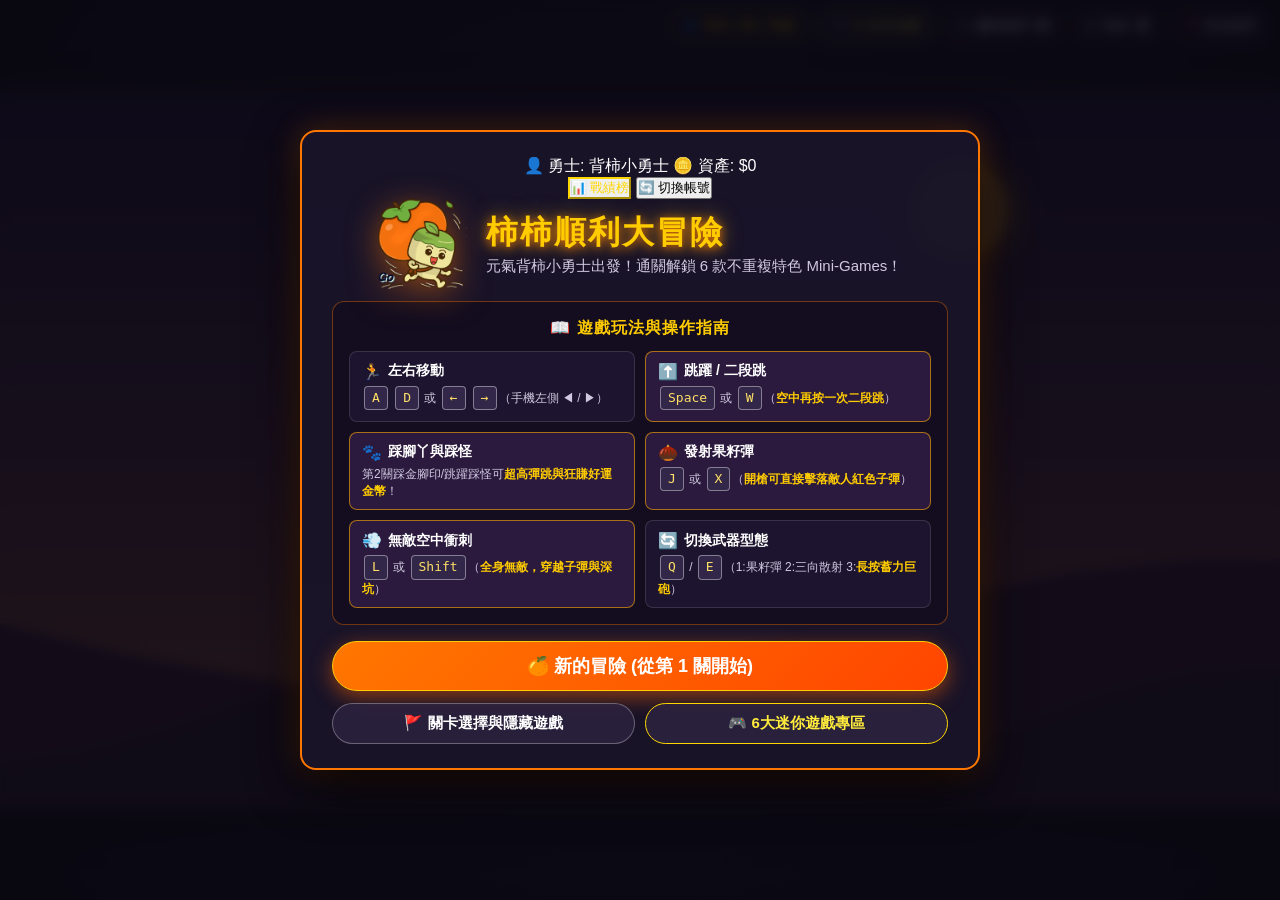
==== commit 72873138: "Add files via upload" ====
--- a/index.html
+++ b/index.html
@@ -3,11 +3,12 @@
 <head>
   <meta charset="UTF-8">
   <meta name="viewport" content="width=device-width, initial-scale=1.0, maximum-scale=1.0, user-scalable=no, viewport-fit=cover">
+  <meta name="mobile-web-app-capable" content="yes">
   <meta name="apple-mobile-web-app-capable" content="yes">
   <meta name="apple-mobile-web-app-status-bar-style" content="black-translucent">
   <meta name="apple-mobile-web-app-title" content="柿柿順利">
   <meta name="theme-color" content="#ff7700">
-  <meta name="description" content="超萌背柿小勇士的 2D 動作平台跳躍冒險遊戲！收集甜柿、釋放果籽彈、挑戰魔王！">
+  <meta name="description" content="超萌背柿小勇士的 2D 動作平台跳躍冒險遊戲！收集甜柿、釋放果籽彈、挑戰魔王、解鎖 6 大特色迷你遊戲！">
   <title>柿柿順利大冒險 - 2D 動作平台跳躍遊戲</title>
   
   <!-- PWA Manifest & Icons -->
@@ -16,14 +17,15 @@
   <link rel="apple-touch-icon" href="./icons/apple-touch-icon.png">
   
   <!-- Stylesheets -->
-  <link rel="stylesheet" href="./css/style.css?v=7">
+  <link rel="stylesheet" href="./css/style.css?v=9">
 </head>
 <body>
   <div id="app">
     <!-- Top Utility Toolbar -->
     <div id="top-bar">
       <button id="btn-pwa-install" class="tool-btn" style="display: none;">📲 安裝遊戲 App</button>
-      <button id="btn-open-minigames-top" class="tool-btn" style="border-color: #ffd700; color: #ffeb3b;">🎮 迷你遊戲</button>
+      <button id="btn-open-profile-top" class="tool-btn" style="border-color: #ffd700; color: #ffd700;">👤 <span id="top-username">背柿小勇士</span> 戰績</button>
+      <button id="btn-open-minigames-top" class="tool-btn" style="border-color: #ffd700; color: #ffeb3b;">🎮 6大迷你遊戲</button>
       <button id="btn-toggle-touch" class="tool-btn">🎮 觸控搖桿: 關</button>
       <button id="btn-toggle-sound" class="tool-btn">🔊 音效: 開</button>
       <button id="btn-how-to-play" class="tool-btn">❓ 玩法說明</button>
@@ -53,14 +55,28 @@
       </div>
     </div>
 
-    <!-- START MENU MODAL (含遊戲說明、接關與迷你遊戲) -->
+    <!-- START MENU MODAL (含遊戲說明、帳號資訊、接關與迷你遊戲) -->
     <div id="modal-start" class="overlay-modal" style="display: flex;">
       <div class="modal-content start-modal-content">
+        <!-- 帳號狀態列 -->
+        <div class="account-status-bar">
+          <div class="account-info-left">
+            <span>👤 勇士:</span>
+            <span id="current-user-display" class="account-name-badge">背柿小勇士</span>
+            <span>🪙 資產:</span>
+            <span id="current-user-coins" class="account-coins-badge">$0</span>
+          </div>
+          <div class="account-actions">
+            <button id="btn-view-profile" class="btn-pill" style="border-color: #ffd700; color: #ffd700;">📊 戰績榜</button>
+            <button id="btn-switch-user" class="btn-pill">🔄 切換帳號</button>
+          </div>
+        </div>
+
         <div class="start-header">
           <img src="./assets/hero_transparent.png" alt="背柿小勇士" class="hero-banner">
           <div>
             <h1 class="game-title">柿柿順利大冒險</h1>
-            <p class="game-subtitle">元氣背柿小勇士出發！第2關好運踩腳丫、擊敗害蟲魔王保衛果園！</p>
+            <p class="game-subtitle">元氣背柿小勇士出發！通關解鎖 6 款不重複特色 Mini-Games！</p>
           </div>
         </div>
 
@@ -101,8 +117,89 @@
           <button id="btn-start-game" class="primary-btn">🍊 新的冒險 (從第 1 關開始)</button>
           <div style="display: flex; gap: 10px; width: 100%;">
             <button id="btn-open-level-select" class="secondary-btn" style="flex: 1;">🚩 關卡選擇與隱藏遊戲</button>
-            <button id="btn-open-minigames" class="secondary-btn" style="flex: 1; border-color: #ffd700; color: #ffeb3b;">🎮 迷你遊戲專區</button>
-          </div>
+            <button id="btn-open-minigames" class="secondary-btn" style="flex: 1; border-color: #ffd700; color: #ffeb3b;">🎮 6大迷你遊戲專區</button>
+          </div>
+        </div>
+      </div>
+    </div>
+
+    <!-- LOGIN / SWITCH USER MODAL -->
+    <div id="modal-login" class="overlay-modal" style="display: none;">
+      <div class="modal-content" style="max-width: 480px;">
+        <h1 class="game-title" style="font-size: 24px;">👤 勇士帳號登入</h1>
+        <p class="game-subtitle">免輸入密碼！輸入您的暱稱或帳號即可開始記錄戰績與進度：</p>
+        
+        <input type="text" id="input-username" class="login-input" placeholder="請輸入勇士暱稱 / 帳號名稱" maxlength="16">
+        
+        <button id="btn-submit-login" class="primary-btn" style="width: 100%;">🍊 進入遊戲 (登入 / 建立帳號)</button>
+
+        <div style="margin-top: 18px; text-align: left;">
+          <div style="font-size: 12px; color: #aaa; margin-bottom: 6px;">💡 或直接點選曾在此裝置玩過的帳號：</div>
+          <div id="user-history-list" class="user-history-list"></div>
+        </div>
+
+        <div class="btn-group" style="margin-top: 12px;">
+          <button id="btn-close-login" class="secondary-btn">返回主選單</button>
+        </div>
+      </div>
+    </div>
+
+    <!-- PROFILE & STATS MODAL (個人戰績詳細排行榜) -->
+    <div id="modal-profile" class="overlay-modal" style="display: none;">
+      <div class="modal-content" style="max-width: 640px; max-height: 90vh; overflow-y: auto;">
+        <h1 class="game-title" style="font-size: 24px; color: #ffd700;">📊 個人冒險戰績榮譽榜</h1>
+        
+        <div class="profile-stats-grid">
+          <div class="profile-stat-box">
+            <div class="stat-label">👤 勇士名稱</div>
+            <div id="profile-stat-name" class="stat-value">背柿小勇士</div>
+          </div>
+          <div class="profile-stat-box">
+            <div class="stat-label">🪙 累積總資產 (甜柿金幣)</div>
+            <div id="profile-stat-coins" class="stat-value" style="color: #a3ff44;">$0</div>
+          </div>
+          <div class="profile-stat-box">
+            <div class="stat-label">🚩 最高抵達關卡</div>
+            <div id="profile-stat-level" class="stat-value">第 1 關</div>
+          </div>
+          <div class="profile-stat-box">
+            <div class="stat-label">🏆 主線總得分累計</div>
+            <div id="profile-stat-totalscore" class="stat-value">0 分</div>
+          </div>
+        </div>
+
+        <!-- 各主線關卡歷史最高分 -->
+        <h3 style="color: #ffaa00; font-size: 15px; margin: 16px 0 6px; text-align: left;">🗺️ 主線各關卡歷史最高得分紀錄</h3>
+        <table class="scores-table">
+          <thead>
+            <tr>
+              <th>關卡名稱</th>
+              <th>通關狀態</th>
+              <th>歷史最高分</th>
+            </tr>
+          </thead>
+          <tbody id="profile-level-scores-body">
+            <!-- Populated by JavaScript -->
+          </tbody>
+        </table>
+
+        <!-- 6 款迷你遊戲最高分 -->
+        <h3 style="color: #ffd700; font-size: 15px; margin: 14px 0 6px; text-align: left;">🎮 6 大特色迷你遊戲歷史最佳成績</h3>
+        <table class="scores-table">
+          <thead>
+            <tr>
+              <th>迷你遊戲</th>
+              <th>解鎖條件</th>
+              <th>歷史最高分</th>
+            </tr>
+          </thead>
+          <tbody id="profile-minigame-scores-body">
+            <!-- Populated by JavaScript -->
+          </tbody>
+        </table>
+
+        <div class="btn-group" style="margin-top: 16px;">
+          <button id="btn-close-profile" class="secondary-btn">關閉戰績榜</button>
         </div>
       </div>
     </div>
@@ -111,14 +208,14 @@
     <div id="modal-level-select" class="overlay-modal" style="display: none;">
       <div class="modal-content" style="max-width: 660px; max-height: 90vh; overflow-y: auto;">
         <h1 class="game-title" style="font-size: 26px;">🚩 關卡選擇與過關解鎖</h1>
-        <p class="game-subtitle">選擇冒險關卡挑戰，通關後可解鎖隱藏特色 Mini-Games！</p>
+        <p class="game-subtitle">選擇冒險關卡挑戰，通關後可解鎖 6 款特色 Mini-Games！</p>
         
         <!-- 主線 1~6 關 -->
         <h3 style="color: #ffaa00; font-size: 15px; margin: 12px 0 8px; text-align: left;">🗺️ 主線冒險關卡</h3>
         <div id="level-select-grid" class="level-grid"></div>
 
         <!-- 過關解鎖的隱藏迷你遊戲 -->
-        <h3 style="color: #ffd700; font-size: 15px; margin: 18px 0 8px; text-align: left;">🏆 過關解鎖・隱藏特色迷你遊戲 (Mini-Games)</h3>
+        <h3 style="color: #ffd700; font-size: 15px; margin: 18px 0 8px; text-align: left;">🏆 過關解鎖・6 大特色迷你遊戲 (Mini-Games)</h3>
         <div id="level-select-minigames" class="minigames-grid"></div>
 
         <div class="btn-group" style="margin-top: 18px;">
@@ -127,33 +224,13 @@
       </div>
     </div>
 
-    <!-- MINI-GAMES MODAL -->
+    <!-- MINI-GAMES MODAL (6 款全迷你遊戲列表) -->
     <div id="modal-minigames" class="overlay-modal" style="display: none;">
-      <div class="modal-content" style="max-width: 640px;">
-        <h1 class="game-title" style="font-size: 26px; color: #ffd700;">🎮 隱藏迷你遊戲專區</h1>
-        <p class="game-subtitle">通關冒險解鎖各種不同類型的特色趣味小遊戲！</p>
-        
-        <div class="minigames-grid">
-          <div id="card-minigame-paw" class="minigame-card">
-            <div class="minigame-icon">🐾</div>
-            <div class="minigame-info">
-              <h3>神速踩腳丫大對決</h3>
-              <p>好運旺旺來！隨機踩踏招財金腳丫與調皮獸足，考驗極速反應力！</p>
-              <div class="minigame-meta">最高紀錄: <span id="score-pawStomp">0</span> 分</div>
-            </div>
-            <button class="primary-btn btn-play-minigame" data-game="pawStomp" style="padding: 10px 18px; font-size: 14px; flex-shrink: 0;">挑戰 ➔</button>
-          </div>
-
-          <div id="card-minigame-coins" class="minigame-card">
-            <div class="minigame-icon">💰</div>
-            <div class="minigame-info">
-              <h3>天降財神接金鈔</h3>
-              <p>天降硬幣、百元鈔、千元大鈔與萬兩元寶！左右跑動撿錢、閃避炸彈！</p>
-              <div class="minigame-meta">最高紀錄: <span id="score-catchCoins">0</span> 分</div>
-            </div>
-            <button class="primary-btn btn-play-minigame" data-game="catchCoins" style="padding: 10px 18px; font-size: 14px; flex-shrink: 0;">挑戰 ➔</button>
-          </div>
-        </div>
+      <div class="modal-content" style="max-width: 660px; max-height: 90vh; overflow-y: auto;">
+        <h1 class="game-title" style="font-size: 26px; color: #ffd700;">🎮 6 大特色迷你遊戲專區</h1>
+        <p class="game-subtitle">每通過一個主線關卡，就能解鎖一款全新玩法的特色小遊戲！</p>
+        
+        <div id="minigames-modal-list" class="minigames-grid"></div>
 
         <div class="btn-group" style="margin-top: 20px;">
           <button id="btn-close-minigames" class="secondary-btn">返回主選單</button>
@@ -266,7 +343,7 @@
       <div class="modal-content">
         <img src="./assets/hero_transparent.png" alt="柿柿順利" class="hero-banner">
         <h1 class="game-title" style="color: #ffe066;">🏆 大吉大利！柿柿順利！</h1>
-        <p class="game-subtitle">你成功擊敗了貪吃蟲魔王與終極魔王！保衛了果園的豐收！</p>
+        <p class="game-subtitle">你成功擊敗了貪吃蟲魔王與終極魔王！保衛了果園的豐收！解鎖真魔王彈刀挑戰！</p>
         <div class="stats-panel">
           <p id="final-score-val">最終總分: 0</p>
           <p id="final-coins-val">總收集甜柿: 0</p>
@@ -280,6 +357,6 @@
   </div>
 
   <!-- Game Scripts -->
-  <script type="module" src="./js/main.js?v=7"></script>
+  <script type="module" src="./js/main.js?v=9"></script>
 </body>
 </html>
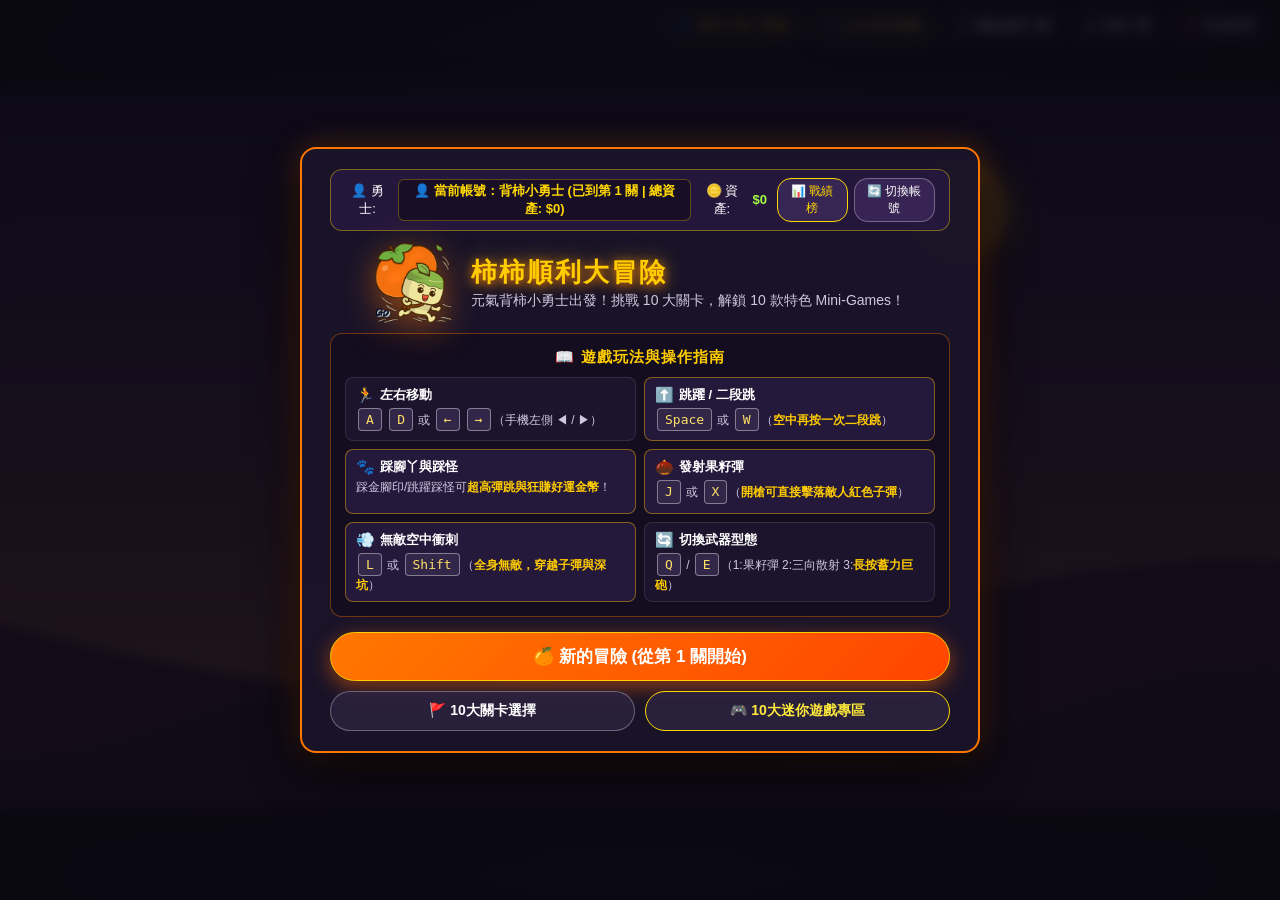
==== commit af503c81: "Add files via upload" ====
--- a/index.html
+++ b/index.html
@@ -1,4 +1,4 @@
-<!DOCTYPE html>
+﻿<!DOCTYPE html>
 <html lang="zh-TW">
 <head>
   <meta charset="UTF-8">
@@ -8,8 +8,8 @@
   <meta name="apple-mobile-web-app-status-bar-style" content="black-translucent">
   <meta name="apple-mobile-web-app-title" content="柿柿順利">
   <meta name="theme-color" content="#ff7700">
-  <meta name="description" content="超萌背柿小勇士的 2D 動作平台跳躍冒險遊戲！收集甜柿、釋放果籽彈、挑戰魔王、解鎖 6 大特色迷你遊戲！">
-  <title>柿柿順利大冒險 - 2D 動作平台跳躍遊戲</title>
+  <meta name="description" content="超萌背柿小勇士的 2D 動作平台跳躍冒險遊戲！收集甜柿、釋放果籽彈、挑戰魔王、解鎖 10 大特色迷你遊戲！">
+  <title>柿柿順利大冒險 - 2D 動作平台跳躍遊戲 (10大關卡 + 10款小遊戲)</title>
   
   <!-- PWA Manifest & Icons -->
   <link rel="manifest" href="./manifest.json">
@@ -17,15 +17,15 @@
   <link rel="apple-touch-icon" href="./icons/apple-touch-icon.png">
   
   <!-- Stylesheets -->
-  <link rel="stylesheet" href="./css/style.css?v=9">
+  <link rel="stylesheet" href="./css/style.css?v=18">
 </head>
 <body>
   <div id="app">
     <!-- Top Utility Toolbar -->
     <div id="top-bar">
       <button id="btn-pwa-install" class="tool-btn" style="display: none;">📲 安裝遊戲 App</button>
-      <button id="btn-open-profile-top" class="tool-btn" style="border-color: #ffd700; color: #ffd700;">👤 <span id="top-username">背柿小勇士</span> 戰績</button>
-      <button id="btn-open-minigames-top" class="tool-btn" style="border-color: #ffd700; color: #ffeb3b;">🎮 6大迷你遊戲</button>
+      <button id="btn-top-account" class="tool-btn" style="border-color: #ffd700; color: #ffd700;">👤 <span id="account-bar-username">背柿小勇士</span> 戰績</button>
+      <button id="btn-minigames" class="tool-btn" style="border-color: #ffd700; color: #ffeb3b;">🎮 10大迷你遊戲</button>
       <button id="btn-toggle-touch" class="tool-btn">🎮 觸控搖桿: 關</button>
       <button id="btn-toggle-sound" class="tool-btn">🔊 音效: 開</button>
       <button id="btn-how-to-play" class="tool-btn">❓ 玩法說明</button>
@@ -55,20 +55,20 @@
       </div>
     </div>
 
-    <!-- START MENU MODAL (含遊戲說明、帳號資訊、接關與迷你遊戲) -->
+    <!-- START MENU MODAL -->
     <div id="modal-start" class="overlay-modal" style="display: flex;">
       <div class="modal-content start-modal-content">
         <!-- 帳號狀態列 -->
         <div class="account-status-bar">
           <div class="account-info-left">
             <span>👤 勇士:</span>
-            <span id="current-user-display" class="account-name-badge">背柿小勇士</span>
+            <span id="current-user-badge" class="account-name-badge">背柿小勇士</span>
             <span>🪙 資產:</span>
-            <span id="current-user-coins" class="account-coins-badge">$0</span>
+            <span id="account-bar-coins" class="account-coins-badge">$0</span>
           </div>
           <div class="account-actions">
-            <button id="btn-view-profile" class="btn-pill" style="border-color: #ffd700; color: #ffd700;">📊 戰績榜</button>
-            <button id="btn-switch-user" class="btn-pill">🔄 切換帳號</button>
+            <button id="btn-profile-stats" class="btn-pill" style="border-color: #ffd700; color: #ffd700;">📊 戰績榜</button>
+            <button id="btn-account-switch" class="btn-pill">🔄 切換帳號</button>
           </div>
         </div>
 
@@ -76,7 +76,7 @@
           <img src="./assets/hero_transparent.png" alt="背柿小勇士" class="hero-banner">
           <div>
             <h1 class="game-title">柿柿順利大冒險</h1>
-            <p class="game-subtitle">元氣背柿小勇士出發！通關解鎖 6 款不重複特色 Mini-Games！</p>
+            <p class="game-subtitle">元氣背柿小勇士出發！挑戰 10 大關卡，解鎖 10 款特色 Mini-Games！</p>
           </div>
         </div>
 
@@ -95,7 +95,7 @@
             </div>
             <div class="guide-card highlight-card">
               <div class="card-header"><span class="card-icon">🐾</span> <strong>踩腳丫與踩怪</strong></div>
-              <p class="card-desc">第2關踩金腳印/跳躍踩怪可<b>超高彈跳與狂賺好運金幣</b>！</p>
+              <p class="card-desc">踩金腳印/跳躍踩怪可<b>超高彈跳與狂賺好運金幣</b>！</p>
             </div>
             <div class="guide-card highlight-card">
               <div class="card-header"><span class="card-icon">🌰</span> <strong>發射果籽彈</strong></div>
@@ -113,11 +113,11 @@
         </div>
 
         <div class="btn-group">
-          <button id="btn-continue-game" class="primary-btn" style="display: none; background: linear-gradient(135deg, #43a047, #1b5e20);">▶️ 繼續冒險 (進入第 <span id="continue-lvl-num">1</span> 關)</button>
+          <button id="btn-resume-game" class="primary-btn" style="display: none; background: linear-gradient(135deg, #43a047, #1b5e20);">▶️ 繼續冒險</button>
           <button id="btn-start-game" class="primary-btn">🍊 新的冒險 (從第 1 關開始)</button>
           <div style="display: flex; gap: 10px; width: 100%;">
-            <button id="btn-open-level-select" class="secondary-btn" style="flex: 1;">🚩 關卡選擇與隱藏遊戲</button>
-            <button id="btn-open-minigames" class="secondary-btn" style="flex: 1; border-color: #ffd700; color: #ffeb3b;">🎮 6大迷你遊戲專區</button>
+            <button id="btn-level-select" class="secondary-btn" style="flex: 1;">🚩 10大關卡選擇</button>
+            <button id="btn-minigames-menu" class="secondary-btn" style="flex: 1; border-color: #ffd700; color: #ffeb3b;">🎮 10大迷你遊戲專區</button>
           </div>
         </div>
       </div>
@@ -129,13 +129,13 @@
         <h1 class="game-title" style="font-size: 24px;">👤 勇士帳號登入</h1>
         <p class="game-subtitle">免輸入密碼！輸入您的暱稱或帳號即可開始記錄戰績與進度：</p>
         
-        <input type="text" id="input-username" class="login-input" placeholder="請輸入勇士暱稱 / 帳號名稱" maxlength="16">
-        
-        <button id="btn-submit-login" class="primary-btn" style="width: 100%;">🍊 進入遊戲 (登入 / 建立帳號)</button>
+        <input type="text" id="login-username-input" class="login-input" placeholder="請輸入勇士暱稱 / 帳號名稱" maxlength="16">
+        
+        <button id="btn-do-login" class="primary-btn" style="width: 100%;">🍊 進入遊戲 (登入 / 建立帳號)</button>
 
         <div style="margin-top: 18px; text-align: left;">
           <div style="font-size: 12px; color: #aaa; margin-bottom: 6px;">💡 或直接點選曾在此裝置玩過的帳號：</div>
-          <div id="user-history-list" class="user-history-list"></div>
+          <div id="account-history-list" class="user-history-list"></div>
         </div>
 
         <div class="btn-group" style="margin-top: 12px;">
@@ -146,7 +146,7 @@
 
     <!-- PROFILE & STATS MODAL (個人戰績詳細排行榜) -->
     <div id="modal-profile" class="overlay-modal" style="display: none;">
-      <div class="modal-content" style="max-width: 640px; max-height: 90vh; overflow-y: auto;">
+      <div class="modal-content" style="max-width: 660px; max-height: 90vh; overflow-y: auto;">
         <h1 class="game-title" style="font-size: 24px; color: #ffd700;">📊 個人冒險戰績榮譽榜</h1>
         
         <div class="profile-stats-grid">
@@ -169,7 +169,7 @@
         </div>
 
         <!-- 各主線關卡歷史最高分 -->
-        <h3 style="color: #ffaa00; font-size: 15px; margin: 16px 0 6px; text-align: left;">🗺️ 主線各關卡歷史最高得分紀錄</h3>
+        <h3 style="color: #ffaa00; font-size: 15px; margin: 16px 0 6px; text-align: left;">🗺️ 主線 10 大關卡歷史最高得分紀錄</h3>
         <table class="scores-table">
           <thead>
             <tr>
@@ -183,8 +183,8 @@
           </tbody>
         </table>
 
-        <!-- 6 款迷你遊戲最高分 -->
-        <h3 style="color: #ffd700; font-size: 15px; margin: 14px 0 6px; text-align: left;">🎮 6 大特色迷你遊戲歷史最佳成績</h3>
+        <!-- 10 款迷你遊戲最高分 -->
+        <h3 style="color: #ffd700; font-size: 15px; margin: 14px 0 6px; text-align: left;">🎮 10 大特色迷你遊戲歷史最佳成績</h3>
         <table class="scores-table">
           <thead>
             <tr>
@@ -204,18 +204,18 @@
       </div>
     </div>
 
-    <!-- LEVEL SELECT MODAL (含主線關卡與過關解鎖隱藏迷你遊戲) -->
+    <!-- LEVEL SELECT MODAL -->
     <div id="modal-level-select" class="overlay-modal" style="display: none;">
-      <div class="modal-content" style="max-width: 660px; max-height: 90vh; overflow-y: auto;">
-        <h1 class="game-title" style="font-size: 26px;">🚩 關卡選擇與過關解鎖</h1>
-        <p class="game-subtitle">選擇冒險關卡挑戰，通關後可解鎖 6 款特色 Mini-Games！</p>
-        
-        <!-- 主線 1~6 關 -->
-        <h3 style="color: #ffaa00; font-size: 15px; margin: 12px 0 8px; text-align: left;">🗺️ 主線冒險關卡</h3>
+      <div class="modal-content" style="max-width: 700px; max-height: 90vh; overflow-y: auto;">
+        <h1 class="game-title" style="font-size: 26px;">🚩 10 大冒險關卡選擇</h1>
+        <p class="game-subtitle">選擇冒險關卡挑戰，通關後可解鎖 10 款特色 Mini-Games！</p>
+        
+        <!-- 主線 1~10 關 -->
+        <h3 style="color: #ffaa00; font-size: 15px; margin: 12px 0 8px; text-align: left;">🗺️ 主線冒險關卡 (1 ~ 10 關)</h3>
         <div id="level-select-grid" class="level-grid"></div>
 
         <!-- 過關解鎖的隱藏迷你遊戲 -->
-        <h3 style="color: #ffd700; font-size: 15px; margin: 18px 0 8px; text-align: left;">🏆 過關解鎖・6 大特色迷你遊戲 (Mini-Games)</h3>
+        <h3 style="color: #ffd700; font-size: 15px; margin: 18px 0 8px; text-align: left;">🏆 過關解鎖・10 大特色迷你遊戲 (Mini-Games)</h3>
         <div id="level-select-minigames" class="minigames-grid"></div>
 
         <div class="btn-group" style="margin-top: 18px;">
@@ -224,10 +224,10 @@
       </div>
     </div>
 
-    <!-- MINI-GAMES MODAL (6 款全迷你遊戲列表) -->
+    <!-- MINI-GAMES MODAL (10 款全迷你遊戲列表) -->
     <div id="modal-minigames" class="overlay-modal" style="display: none;">
-      <div class="modal-content" style="max-width: 660px; max-height: 90vh; overflow-y: auto;">
-        <h1 class="game-title" style="font-size: 26px; color: #ffd700;">🎮 6 大特色迷你遊戲專區</h1>
+      <div class="modal-content" style="max-width: 700px; max-height: 90vh; overflow-y: auto;">
+        <h1 class="game-title" style="font-size: 26px; color: #ffd700;">🎮 10 大特色迷你遊戲專區</h1>
         <p class="game-subtitle">每通過一個主線關卡，就能解鎖一款全新玩法的特色小遊戲！</p>
         
         <div id="minigames-modal-list" class="minigames-grid"></div>
@@ -305,7 +305,7 @@
         <h1 class="game-title" style="font-size: 28px;">⏸️ 遊戲暫停</h1>
         <div class="btn-group">
           <button id="btn-resume" class="primary-btn">繼續遊戲</button>
-          <button class="secondary-btn btn-return-menu">返回主選單</button>
+          <button class="secondary-btn btn-quit-to-menu">返回主選單</button>
         </div>
       </div>
     </div>
@@ -321,7 +321,7 @@
         </div>
         <div class="btn-group">
           <button id="btn-next-level" class="primary-btn">前往下一關 ➔</button>
-          <button class="secondary-btn btn-return-menu">返回主選單</button>
+          <button class="secondary-btn btn-quit-to-menu">返回主選單</button>
         </div>
       </div>
     </div>
@@ -332,8 +332,8 @@
         <h1 class="game-title" style="color: #ff3355;">💥 挑戰失敗！柿氣不減！</h1>
         <p class="game-subtitle">別灰心！整裝待發，再來一次！</p>
         <div class="btn-group">
-          <button id="btn-retry-level" class="primary-btn">🔄 重試本關</button>
-          <button class="secondary-btn btn-return-menu">返回主選單</button>
+          <button id="btn-retry-game" class="primary-btn">🔄 重試本關</button>
+          <button class="secondary-btn btn-quit-to-menu">返回主選單</button>
         </div>
       </div>
     </div>
@@ -342,21 +342,21 @@
     <div id="modal-game-complete" class="overlay-modal" style="display: none;">
       <div class="modal-content">
         <img src="./assets/hero_transparent.png" alt="柿柿順利" class="hero-banner">
-        <h1 class="game-title" style="color: #ffe066;">🏆 大吉大利！柿柿順利！</h1>
-        <p class="game-subtitle">你成功擊敗了貪吃蟲魔王與終極魔王！保衛了果園的豐收！解鎖真魔王彈刀挑戰！</p>
+        <h1 class="game-title" style="color: #ffe066;">🏆 大吉大利！十全十美！</h1>
+        <p class="game-subtitle">你成功突破 10 大關卡，擊敗了混沌滅世魔皇！全宇宙柿界重獲光明！解鎖全部 10 大迷你遊戲！</p>
         <div class="stats-panel">
           <p id="final-score-val">最終總分: 0</p>
           <p id="final-coins-val">總收集甜柿: 0</p>
         </div>
         <div class="btn-group">
           <button id="btn-play-again" class="primary-btn">🌟 再玩一次 (Play Again)</button>
-          <button class="secondary-btn btn-return-menu">返回主選單</button>
+          <button class="secondary-btn btn-quit-to-menu">返回主選單</button>
         </div>
       </div>
     </div>
   </div>
 
   <!-- Game Scripts -->
-  <script type="module" src="./js/main.js?v=9"></script>
+  <script type="module" src="./js/main.js?v=18"></script>
 </body>
 </html>
--- a/css/style.css
+++ b/css/style.css
@@ -65,6 +65,7 @@
   display: flex;
   gap: 8px;
   z-index: 50;
+  align-items: center;
 }
 
 .tool-btn {
@@ -78,25 +79,22 @@
   cursor: pointer;
   backdrop-filter: blur(8px);
   transition: all 0.2s ease;
+  box-shadow: 0 4px 12px rgba(0, 0, 0, 0.4);
 }
 
 .tool-btn:hover {
-  background: var(--primary-color);
+  background: rgba(60, 40, 90, 0.95);
   border-color: var(--accent-gold);
   transform: translateY(-2px);
-  box-shadow: 0 4px 12px rgba(255, 119, 0, 0.4);
 }
 
 .tool-btn:active {
-  transform: translateY(0);
-}
-
-/* Install PWA Highlight Button */
+  transform: scale(0.96);
+}
+
 #btn-pwa-install {
-  background: linear-gradient(135deg, #ff7700, #ff2255);
-  border: 1px solid #ffe066;
-  color: #fff;
-  box-shadow: 0 0 12px rgba(255, 119, 0, 0.6);
+  background: linear-gradient(135deg, #ff9900, #ff3300);
+  border-color: #ffe066;
   animation: pulse-glow 2s infinite;
 }
 
@@ -126,7 +124,7 @@
   background: var(--panel-bg);
   border: 2px solid var(--primary-color);
   border-radius: 16px;
-  padding: 30px 40px;
+  padding: 24px 32px;
   max-width: 520px;
   width: 90%;
   text-align: center;
@@ -146,10 +144,10 @@
 }
 
 .hero-banner {
-  width: 140px;
-  height: 140px;
+  width: 90px;
+  height: 90px;
   object-fit: contain;
-  margin: 0 auto 12px;
+  margin: 0 auto 8px;
   filter: drop-shadow(0 8px 16px rgba(255, 119, 0, 0.5));
   animation: hero-bounce 2s infinite ease-in-out;
 }
@@ -160,23 +158,23 @@
 }
 
 h1.game-title {
-  font-size: 32px;
+  font-size: 28px;
   color: var(--accent-gold);
   text-shadow: 0 2px 10px rgba(255, 119, 0, 0.8), 0 0 20px rgba(255, 204, 0, 0.5);
-  margin-bottom: 8px;
+  margin-bottom: 6px;
   letter-spacing: 2px;
 }
 
 p.game-subtitle {
-  font-size: 15px;
+  font-size: 14px;
   color: var(--text-muted);
-  margin-bottom: 24px;
+  margin-bottom: 16px;
 }
 
 .btn-group {
   display: flex;
   flex-direction: column;
-  gap: 12px;
+  gap: 10px;
   margin-top: 15px;
 }
 
@@ -184,7 +182,7 @@
   background: linear-gradient(135deg, var(--primary-color), #ff4500);
   border: 1px solid var(--accent-gold);
   color: #ffffff;
-  font-size: 18px;
+  font-size: 17px;
   font-weight: bold;
   padding: 12px 24px;
   border-radius: 28px;
@@ -194,7 +192,7 @@
 }
 
 .primary-btn:hover {
-  transform: scale(1.04);
+  transform: scale(1.03);
   box-shadow: 0 8px 25px rgba(255, 140, 0, 0.7);
 }
 
@@ -206,9 +204,9 @@
   background: rgba(45, 35, 65, 0.8);
   border: 1px solid rgba(255, 255, 255, 0.3);
   color: #fff;
-  font-size: 15px;
+  font-size: 14px;
   font-weight: 600;
-  padding: 10px 20px;
+  padding: 10px 18px;
   border-radius: 24px;
   cursor: pointer;
   transition: all 0.2s ease;
@@ -224,13 +222,13 @@
   background: rgba(15, 10, 25, 0.6);
   border-radius: 10px;
   padding: 14px;
-  margin: 18px 0;
+  margin: 14px 0;
   border: 1px solid rgba(255, 119, 0, 0.3);
 }
 
 .stats-panel p {
-  font-size: 16px;
-  margin: 6px 0;
+  font-size: 15px;
+  margin: 4px 0;
   color: var(--accent-gold);
   font-weight: bold;
 }
@@ -272,26 +270,27 @@
   max-width: 680px;
   max-height: 92vh;
   overflow-y: auto;
-  padding: 24px 30px;
+  padding: 20px 28px;
 }
 
 .start-header {
   display: flex;
   align-items: center;
   justify-content: center;
-  gap: 18px;
-  margin-bottom: 12px;
+  gap: 16px;
+  margin-bottom: 8px;
 }
 
 .start-header .hero-banner {
-  width: 90px;
-  height: 90px;
+  width: 80px;
+  height: 80px;
   margin: 0;
 }
 
 .start-header h1.game-title {
   margin-bottom: 2px;
   text-align: left;
+  font-size: 26px;
 }
 
 .start-header p.game-subtitle {
@@ -303,55 +302,54 @@
   background: rgba(18, 12, 30, 0.75);
   border: 1px solid rgba(255, 120, 0, 0.4);
   border-radius: 12px;
-  padding: 16px;
-  margin: 12px 0 16px;
+  padding: 14px;
+  margin: 10px 0 14px;
   text-align: left;
 }
 
 .guide-box-title {
   color: var(--accent-gold);
-  font-size: 16px;
-  margin-bottom: 12px;
+  font-size: 15px;
+  margin-bottom: 10px;
   text-align: center;
   letter-spacing: 1px;
 }
 
 .guide-grid {
   display: grid;
-  grid-template-columns: repeat(auto-fit, minmax(240px, 1fr));
-  gap: 10px;
+  grid-template-columns: repeat(2, 1fr);
+  gap: 8px;
 }
 
 .guide-card {
-  background: rgba(35, 25, 55, 0.7);
-  border: 1px solid rgba(255, 255, 255, 0.12);
+  background: rgba(35, 25, 55, 0.65);
+  border: 1px solid rgba(255, 255, 255, 0.1);
   border-radius: 8px;
-  padding: 10px 12px;
-  transition: all 0.2s ease;
+  padding: 8px 10px;
 }
 
 .guide-card.highlight-card {
-  border-color: rgba(255, 170, 0, 0.6);
-  background: rgba(50, 30, 70, 0.8);
+  border-color: rgba(255, 180, 0, 0.45);
+  background: rgba(45, 30, 70, 0.75);
 }
 
 .card-header {
-  display: flex;
-  align-items: center;
-  gap: 6px;
-  font-size: 14px;
+  font-size: 13px;
   color: #fff;
-  margin-bottom: 4px;
+  margin-bottom: 3px;
+  display: flex;
+  align-items: center;
+  gap: 5px;
 }
 
 .card-icon {
-  font-size: 16px;
+  font-size: 15px;
 }
 
 .card-desc {
   font-size: 12px;
   color: var(--text-muted);
-  line-height: 1.4;
+  line-height: 1.35;
   margin: 0;
 }
 
@@ -359,22 +357,177 @@
   color: var(--accent-gold);
 }
 
-@media (max-width: 600px) {
-  .start-header {
-    flex-direction: column;
-    text-align: center;
-    gap: 8px;
-  }
-  .start-header h1.game-title,
-  .start-header p.game-subtitle {
-    text-align: center;
-  }
-  .guide-grid {
-    grid-template-columns: 1fr;
-  }
-  .start-modal-content {
-    padding: 16px;
-  }
+/* --- ACCOUNT / PROFILE BAR STYLES --- */
+.account-status-bar {
+  display: flex;
+  align-items: center;
+  justify-content: space-between;
+  background: rgba(40, 25, 65, 0.85);
+  border: 1px solid rgba(255, 215, 0, 0.4);
+  border-radius: 12px;
+  padding: 8px 14px;
+  margin-bottom: 12px;
+  gap: 10px;
+}
+
+.account-info-left {
+  display: flex;
+  align-items: center;
+  gap: 8px;
+  font-size: 13px;
+  color: #fff;
+}
+
+.account-name-badge {
+  font-weight: bold;
+  color: #ffd700;
+  background: rgba(0, 0, 0, 0.35);
+  padding: 2px 8px;
+  border-radius: 6px;
+  border: 1px solid rgba(255, 215, 0, 0.3);
+}
+
+.account-coins-badge {
+  color: #a3ff44;
+  font-weight: bold;
+}
+
+.account-actions {
+  display: flex;
+  gap: 6px;
+}
+
+.btn-pill {
+  padding: 4px 10px;
+  font-size: 12px;
+  border-radius: 14px;
+  background: rgba(60, 40, 90, 0.8);
+  border: 1px solid rgba(255, 255, 255, 0.3);
+  color: #fff;
+  cursor: pointer;
+  transition: all 0.15s ease;
+}
+
+.btn-pill:hover {
+  background: var(--primary-color);
+  border-color: #ffd700;
+}
+
+/* --- LOGIN MODAL STYLES --- */
+.login-input {
+  width: 100%;
+  padding: 12px 16px;
+  font-size: 16px;
+  font-weight: bold;
+  color: #fff;
+  background: rgba(15, 10, 25, 0.85);
+  border: 2px solid var(--primary-color);
+  border-radius: 12px;
+  margin: 14px 0 16px;
+  outline: none;
+  text-align: center;
+  box-shadow: inset 0 2px 6px rgba(0, 0, 0, 0.5);
+}
+
+.login-input:focus {
+  border-color: var(--accent-gold);
+  box-shadow: 0 0 12px rgba(255, 204, 0, 0.6);
+}
+
+.user-history-list {
+  display: flex;
+  flex-wrap: wrap;
+  gap: 8px;
+  margin: 12px 0 16px;
+  max-height: 120px;
+  overflow-y: auto;
+  justify-content: center;
+}
+
+.user-history-chip {
+  background: rgba(45, 30, 70, 0.7);
+  border: 1px solid rgba(255, 215, 0, 0.3);
+  color: #eee;
+  padding: 6px 12px;
+  border-radius: 16px;
+  font-size: 13px;
+  cursor: pointer;
+  display: flex;
+  align-items: center;
+  gap: 6px;
+  transition: all 0.15s ease;
+}
+
+.user-history-chip:hover {
+  background: rgba(80, 45, 120, 0.95);
+  border-color: #ffd700;
+  color: #ffd700;
+  transform: translateY(-2px);
+}
+
+.user-history-chip .chip-coins {
+  font-size: 11px;
+  color: #a3ff44;
+}
+
+/* --- PROFILE / STATS MODAL STYLES --- */
+.profile-stats-grid {
+  display: grid;
+  grid-template-columns: repeat(2, 1fr);
+  gap: 10px;
+  margin: 14px 0;
+}
+
+.profile-stat-box {
+  background: rgba(25, 15, 45, 0.8);
+  border: 1px solid rgba(255, 170, 0, 0.35);
+  border-radius: 10px;
+  padding: 10px 12px;
+  text-align: left;
+}
+
+.profile-stat-box .stat-label {
+  font-size: 12px;
+  color: #aaa;
+  margin-bottom: 3px;
+}
+
+.profile-stat-box .stat-value {
+  font-size: 18px;
+  font-weight: bold;
+  color: #ffd700;
+}
+
+.scores-table {
+  width: 100%;
+  border-collapse: collapse;
+  margin: 10px 0 16px;
+  font-size: 13px;
+}
+
+.scores-table th {
+  background: rgba(0, 0, 0, 0.3);
+  color: #ffd700;
+  padding: 8px 10px;
+  border-bottom: 1px solid rgba(255, 215, 0, 0.4);
+  text-align: left;
+}
+
+.scores-table td {
+  padding: 8px 10px;
+  border-bottom: 1px solid rgba(255, 255, 255, 0.08);
+  text-align: left;
+}
+
+.scores-table tr:hover td {
+  background: rgba(255, 255, 255, 0.05);
+}
+
+.score-val-badge {
+  font-weight: bold;
+  color: #a3ff44;
+  font-family: monospace;
+  font-size: 14px;
 }
 
 /* --- MOBILE TOUCH CONTROLS OVERLAY --- */
@@ -504,10 +657,16 @@
 /* Responsive adjustments */
 @media (max-width: 600px) {
   .modal-content {
-    padding: 20px;
+    padding: 16px;
   }
   h1.game-title {
-    font-size: 24px;
+    font-size: 22px;
+  }
+  .guide-grid {
+    grid-template-columns: 1fr;
+  }
+  .profile-stats-grid {
+    grid-template-columns: 1fr;
   }
   .dpad-container {
     bottom: 12px;
@@ -526,10 +685,10 @@
 /* --- LEVEL SELECT MODAL STYLES --- */
 .level-grid {
   display: grid;
-  grid-template-columns: repeat(auto-fit, minmax(150px, 1fr));
-  gap: 12px;
-  margin: 16px 0;
-  max-height: 55vh;
+  grid-template-columns: repeat(auto-fit, minmax(140px, 1fr));
+  gap: 10px;
+  margin: 10px 0 16px;
+  max-height: 40vh;
   overflow-y: auto;
 }
 
@@ -537,13 +696,13 @@
   background: rgba(45, 30, 70, 0.8);
   border: 2px solid rgba(255, 170, 0, 0.4);
   border-radius: 12px;
-  padding: 14px 10px;
+  padding: 12px 8px;
   color: #fff;
   cursor: pointer;
   display: flex;
   flex-direction: column;
   align-items: center;
-  gap: 6px;
+  gap: 4px;
   transition: all 0.2s ease;
 }
 
@@ -562,13 +721,13 @@
 }
 
 .level-card-num {
-  font-size: 20px;
+  font-size: 17px;
   font-weight: bold;
   color: #ffd700;
 }
 
 .level-card-name {
-  font-size: 12px;
+  font-size: 11px;
   color: #ddd;
   text-align: center;
 }
@@ -577,23 +736,23 @@
 .minigames-grid {
   display: flex;
   flex-direction: column;
-  gap: 14px;
-  margin: 16px 0;
+  gap: 12px;
+  margin: 12px 0;
 }
 
 .minigame-card {
   background: rgba(35, 25, 55, 0.85);
   border: 2px solid rgba(255, 215, 0, 0.4);
   border-radius: 14px;
-  padding: 16px 20px;
-  display: flex;
-  align-items: center;
-  gap: 16px;
+  padding: 14px 18px;
+  display: flex;
+  align-items: center;
+  gap: 14px;
   text-align: left;
   transition: all 0.2s ease;
 }
 
-.minigame-card:hover {
+.minigame-card:hover:not(.locked) {
   border-color: #ffd700;
   background: rgba(55, 35, 85, 0.95);
   transform: translateY(-2px);
@@ -601,11 +760,11 @@
 }
 
 .minigame-icon {
-  font-size: 38px;
+  font-size: 34px;
   flex-shrink: 0;
   background: rgba(0, 0, 0, 0.3);
-  width: 64px;
-  height: 64px;
+  width: 56px;
+  height: 56px;
   display: flex;
   justify-content: center;
   align-items: center;
@@ -619,15 +778,15 @@
 
 .minigame-info h3 {
   color: #ffd700;
-  font-size: 17px;
-  margin-bottom: 4px;
+  font-size: 16px;
+  margin-bottom: 3px;
 }
 
 .minigame-info p {
   color: #ccc;
   font-size: 12px;
   line-height: 1.35;
-  margin-bottom: 6px;
+  margin-bottom: 5px;
 }
 
 .minigame-meta {
@@ -637,7 +796,7 @@
 }
 
 .btn-play-minigame {
-  padding: 10px 18px;
-  font-size: 14px;
+  padding: 8px 16px;
+  font-size: 13px;
   flex-shrink: 0;
 }
